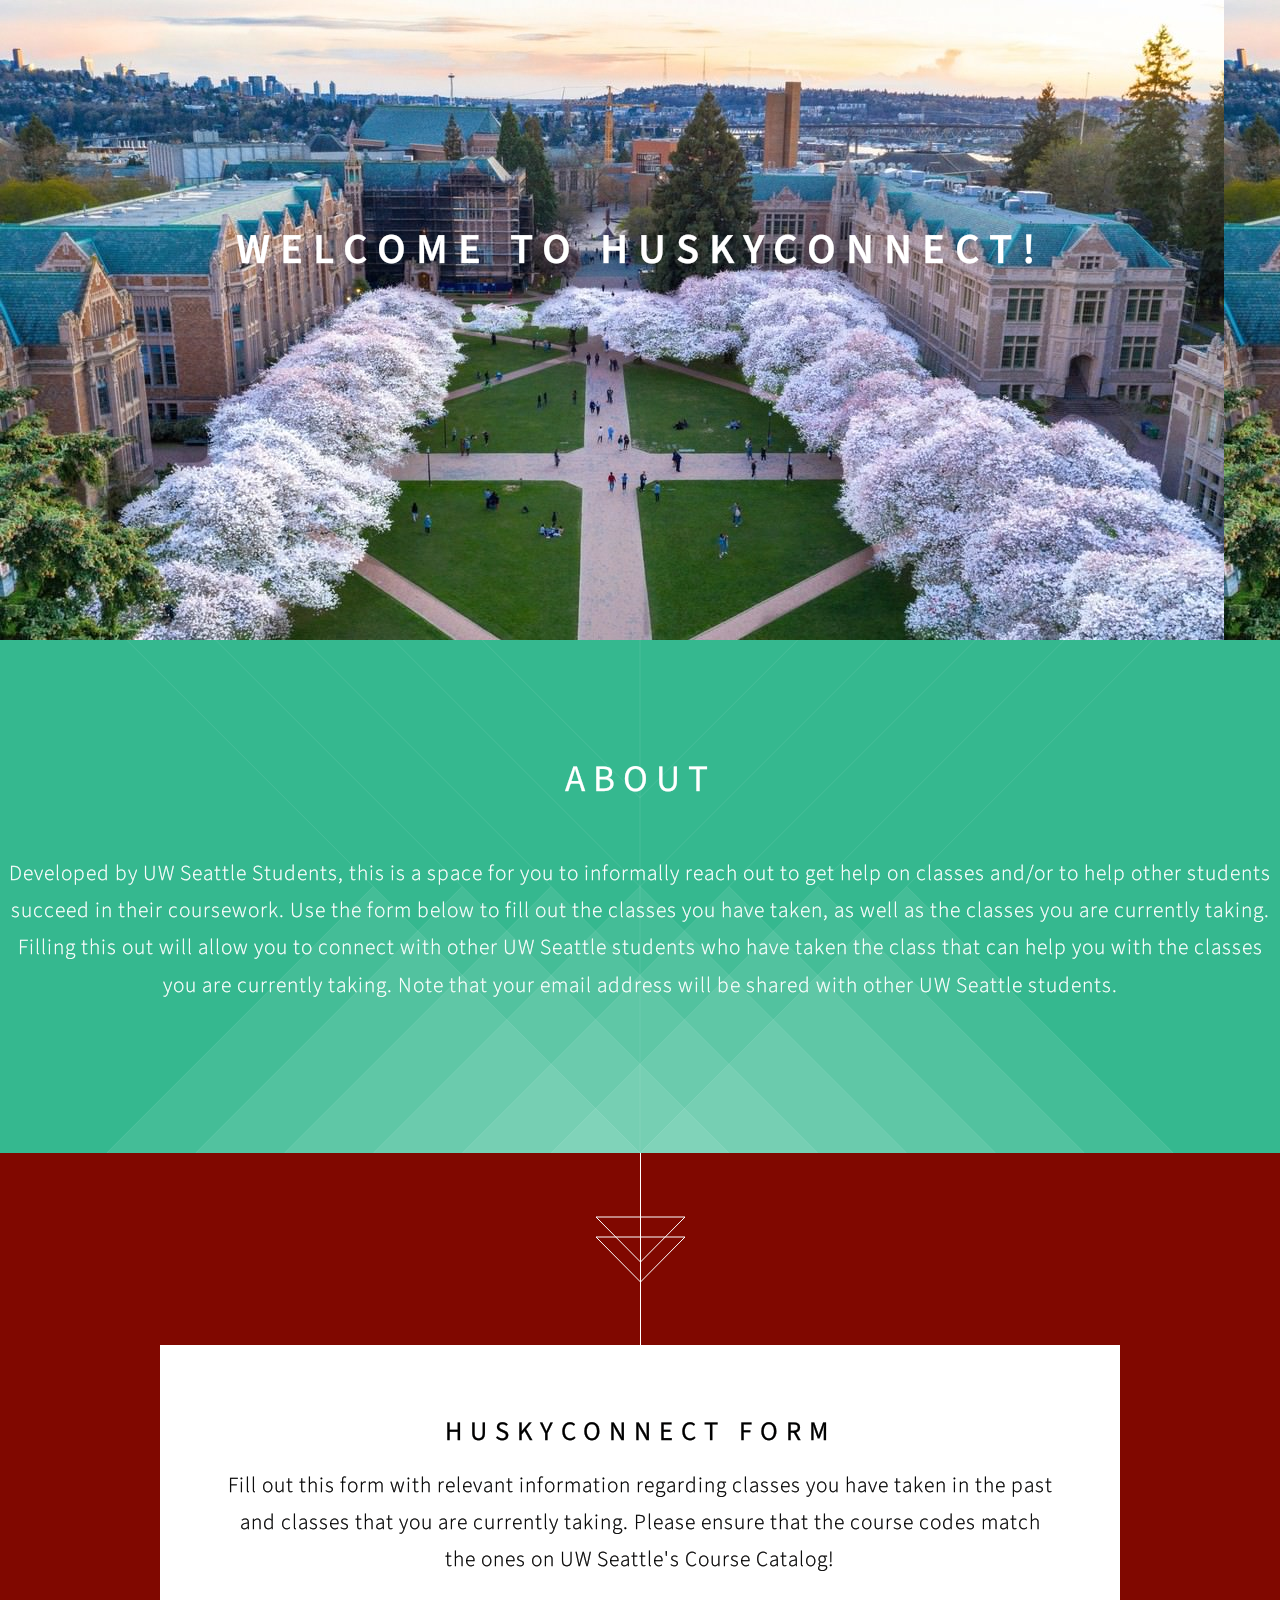
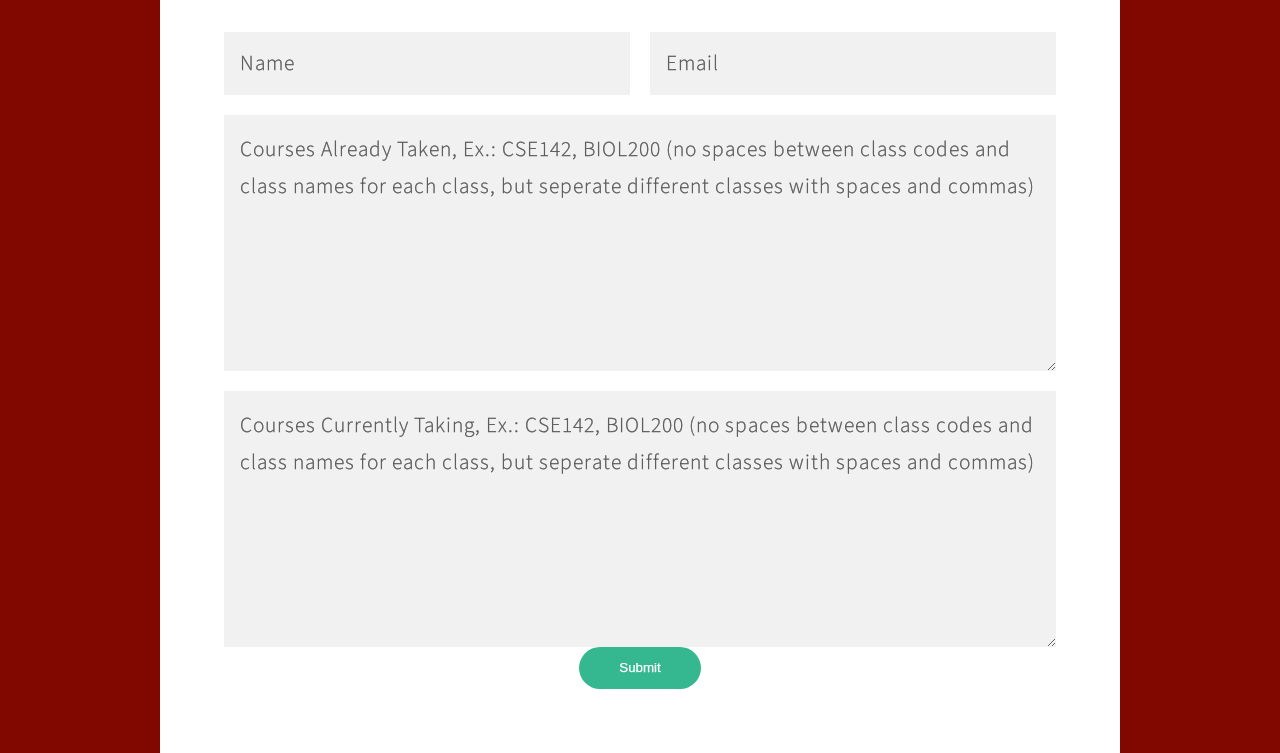
==== docs/index.html @ 4084bb0c "edit" ====
<!DOCTYPE html>
<html>
  <head>
    <!-- update the version number as needed -->
    <script defer src="/__/firebase/7.2.0/firebase-app.js"></script>
    <!-- include only the Firebase features as you need -->
    <script defer src="/__/firebase/7.2.0/firebase-auth.js"></script>
    <script defer src="/__/firebase/7.2.0/firebase-database.js"></script>
    <script defer src="/__/firebase/7.2.0/firebase-messaging.js"></script>
    <script defer src="/__/firebase/7.2.0/firebase-storage.js"></script>
    <script defer src="/__/firebase/7.2.0/firebase-firestore.js"></script>
    <!-- initialize the SDK after all desired features are loaded -->
    <script defer src="/__/firebase/init.js"></script>

    <title>Welcome to HuskyConnect!</title>
		<meta charset="utf-8" />
		<meta name="viewport" content="width=device-width, initial-scale=1, user-scalable=no" />
		<link rel="stylesheet" href="assets/css/main.css" />
		<noscript><link rel="stylesheet" href="assets/css/noscript.css" /></noscript>

  </head>
  <body>

    <!-- Header -->
			<section id="header">
				<header>
					<h1>Welcome to HuskyConnect!</h1>

				</header>
			</section>

		<!-- Banner -->
			<section id="banner">
				<header>
					<h2>About </h2>
				</header>
				<p>		Developed by UW Seattle Students, this is a space for you to informally reach out to get help on classes and/or to help other students succeed in their coursework. Use the form below to fill out the classes you have taken, as well as the classes you are currently taking. Filling this out will allow you to connect with other UW Seattle students who have taken the class that can help you with the classes you are currently taking. Note that your email address will be shared with other UW Seattle students.</p>
				<footer>
				</footer>
			</section>

        <!-- Contact -->
					<article class="container box style3">
						<header>
							<h2>HuskyConnect Form</h2>
							<p>Fill out this form with relevant information regarding classes you have taken in the past and classes that you are currently taking. Please ensure that the course codes match the ones on UW Seattle's Course Catalog!</p>
						</header>
						<form method="post" action="SubmitPage.html">
							<div class="row gtr-50">
								<div class="col-6 col-12-mobile"><input type="text" class="text" name="Name" placeholder="Name" /></div>
								<div class="col-6 col-12-mobile"><input type="text" class="text" name="UW Email Address" placeholder="Email" /></div>
								<div class="col-12">
									<textarea name="Courses Already Taken" placeholder="Courses Already Taken, Ex.: CSE142, BIOL200 (no spaces between class codes and class names for each class, but seperate different classes with spaces and commas)"></textarea>
								</div>
								<div class="col-12">
									<textarea name="Courses Currently Taking" placeholder="Courses Currently Taking, Ex.: CSE142, BIOL200 (no spaces between class codes and class names for each class, but seperate different classes with spaces and commas)"></textarea>
								<div class="col-12">
									<ul class="actions">
										<li><button onclick="writeData()"> Submit</button></li>
									</ul>
								</div>
							</div>
						</form>
					</article>

    <script src="app.js">

    </script>
  </body>
</html>
---- docs/assets/css/main.css ----
@import url("https://fonts.googleapis.com/css?family=Source+Sans+Pro:300,300italic,400,600");
@import url("fontawesome-all.min.css");

/*
	Overflow by HTML5 UP
	html5up.net | @ajlkn
	Free for personal and commercial use under the CCA 3.0 license (html5up.net/license)
*/

html, body, div, span, applet, object,
iframe, h1, h2, h3, h4, h5, h6, p, blockquote,
pre, a, abbr, acronym, address, big, cite,
code, del, dfn, em, img, ins, kbd, q, s, samp,
small, strike, strong, sub, sup, tt, var, b,
u, i, center, dl, dt, dd, ol, ul, li, fieldset,
form, label, legend, table, caption, tbody,
tfoot, thead, tr, th, td, article, aside,
canvas, details, embed, figure, figcaption,
footer, header, hgroup, menu, nav, output, ruby,
section, summary, time, mark, audio, video {
	margin: 0;
	padding: 0;
	border: 0;
	font-size: 100%;
	font: inherit;
	vertical-align: baseline;}

article, aside, details, figcaption, figure,
footer, header, hgroup, menu, nav, section {
	display: block;}

body {
	line-height: 1;
}

ol, ul {
	list-style: none;
}

blockquote, q {
	quotes: none;
}

	blockquote:before, blockquote:after, q:before, q:after {
		content: '';
		content: none;
	}

table {
	border-collapse: collapse;
	border-spacing: 0;
}

body {
	-webkit-text-size-adjust: none;
}

mark {
	background-color: transparent;
	color: inherit;
}

input::-moz-focus-inner {
	border: 0;
	padding: 0;
}

input, select, textarea {
	-moz-appearance: none;
	-webkit-appearance: none;
	-ms-appearance: none;
	appearance: none;
}

/* Basic */

	html {
		box-sizing: border-box;
	}

	*, *:before, *:after {
		box-sizing: inherit;
	}

	body {
		background-color: #800800;
		background-image: url("images/fixedw_large_4x.jpg"), url("../../images/bg.jpg");
		background-repeat: repeat, no-repeat;
		background-size: auto, cover;
		background-position: top left, center 0;
		background-attachment: fixed, fixed;
		font-family: 'Source Sans Pro', sans-serif;
		font-size: 18pt;
		line-height: 1.75em;
		font-weight: 300;
		letter-spacing: 1px;
		color: #000000;
		text-shadow: 0 0 0.5px rgba(58, 57, 57, 0.25);
		-webkit-text-stroke: 0.25px;
	}

		body.is-scroll {
			background-attachment: scroll, scroll;
			background-size: auto, 100% auto;
		}

		body.is-preload *, body.is-preload *:before, body.is-preload *:after {
			-moz-animation: none !important;
			-webkit-animation: none !important;
			-ms-animation: none !important;
			animation: none !important;
			-moz-transition: none !important;
			-webkit-transition: none !important;
			-ms-transition: none !important;
			transition: none !important;
		}

	input, textarea, select {
		font-family: 'Source Sans Pro', sans-serif;
		font-size: 18pt;
		line-height: 1.75em;
		font-weight: 300;
		letter-spacing: 1px;
		color: #3a3939;
		text-shadow: 0 0 0.5px rgba(58, 57, 57, 0.25);
		-webkit-text-stroke: 0.25px;
	}

	h1, h2, h3, h4, h5, h6 {
		font-weight: 400;
		text-transform: uppercase;
		line-height: 1.75em;
	}

	h1 a, h2 a, h3 a, h4 a, h5 a, h6 a {
		color: inherit;
		text-decoration: none;
	}

	h2 {
		font-size: 1.25em;
		letter-spacing: 8px;
	}

	h3 {
		font-size: 1em;
		letter-spacing: 5px;
	}

	strong, b {
		font-weight: 400;
	}

	em, i {
		font-style: italic;
	}

	a {
		-moz-transition: border-color 0.35s ease-in-out, color 0.35s ease-in-out;
		-webkit-transition: border-color 0.35s ease-in-out, color 0.35s ease-in-out;
		-ms-transition: border-color 0.35s ease-in-out, color 0.35s ease-in-out;
		transition: border-color 0.35s ease-in-out, color 0.35s ease-in-out;
		color: #35b88f;
		text-shadow: 0 0 0.5px rgba(53, 184, 143, 0.25);
		text-decoration: none;
		border-bottom: dotted 1px rgba(53, 184, 143, 0.5);
	}

		a:hover {
			border-bottom-color: rgba(53, 184, 143, 0);
		}

	sub {
		position: relative;
		top: 0.5em;
		font-size: 0.8em;
	}

	sup {
		position: relative;
		top: -0.5em;
		font-size: 0.8em;
	}

	hr {
		border: 0;
		border-top: solid 1px #dad9d9;
		margin: 2em 0 2em 0;
	}

	blockquote {
		border-left: solid 0.5em #eae9e9;
		padding: 1em 0 1em 2em;
		font-style: italic;
	}

	p, ul, ol, dl, table {
		margin-bottom: 1em;
	}

	header {
		margin-bottom: 1em;
	}

		header p {
			display: block;
			margin: 0.5em 0 0 0;
			padding: 0 0 1.5em 0;
		}

	footer {
		margin-top: 1em;
	}

	br.clear {
		clear: both;
	}

/* Container */

	.container {
		margin: 0 auto;
		max-width: 100%;
		width: 1140px;
	}

		@media screen and (max-width: 1680px) {

			.container {
				width: 960px;
			}

		}

		@media screen and (max-width: 1080px) {

			.container {
				width: 95%;
			}

		}

/* Row */

	.row {
		display: flex;
		flex-wrap: wrap;
		box-sizing: border-box;
		align-items: stretch;
	}

		.row > * {
			box-sizing: border-box;
		}

		.row.gtr-uniform > * > :last-child {
			margin-bottom: 0;
		}

		.row.aln-left {
			justify-content: flex-start;
		}

		.row.aln-center {
			justify-content: center;
		}

		.row.aln-right {
			justify-content: flex-end;
		}

		.row.aln-top {
			align-items: flex-start;
		}

		.row.aln-middle {
			align-items: center;
		}

		.row.aln-bottom {
			align-items: flex-end;
		}

		.row > .imp {
			order: -1;
		}

		.row > .col-1 {
			width: 8.33333%;
		}

		.row > .off-1 {
			margin-left: 8.33333%;
		}

		.row > .col-2 {
			width: 16.66667%;
		}

		.row > .off-2 {
			margin-left: 16.66667%;
		}

		.row > .col-3 {
			width: 25%;
		}

		.row > .off-3 {
			margin-left: 25%;
		}

		.row > .col-4 {
			width: 33.33333%;
		}

		.row > .off-4 {
			margin-left: 33.33333%;
		}

		.row > .col-5 {
			width: 41.66667%;
		}

		.row > .off-5 {
			margin-left: 41.66667%;
		}

		.row > .col-6 {
			width: 50%;
		}

		.row > .off-6 {
			margin-left: 50%;
		}

		.row > .col-7 {
			width: 58.33333%;
		}

		.row > .off-7 {
			margin-left: 58.33333%;
		}

		.row > .col-8 {
			width: 66.66667%;
		}

		.row > .off-8 {
			margin-left: 66.66667%;
		}

		.row > .col-9 {
			width: 75%;
		}

		.row > .off-9 {
			margin-left: 75%;
		}

		.row > .col-10 {
			width: 83.33333%;
		}

		.row > .off-10 {
			margin-left: 83.33333%;
		}

		.row > .col-11 {
			width: 91.66667%;
		}

		.row > .off-11 {
			margin-left: 91.66667%;
		}

		.row > .col-12 {
			width: 100%;
		}

		.row > .off-12 {
			margin-left: 100%;
		}

		.row.gtr-0 {
			margin-top: 0px;
			margin-left: 0px;
		}

			.row.gtr-0 > * {
				padding: 0px 0 0 0px;
			}

			.row.gtr-0.gtr-uniform {
				margin-top: 0px;
			}

				.row.gtr-0.gtr-uniform > * {
					padding-top: 0px;
				}

		.row.gtr-25 {
			margin-top: -10px;
			margin-left: -10px;
		}

			.row.gtr-25 > * {
				padding: 10px 0 0 10px;
			}

			.row.gtr-25.gtr-uniform {
				margin-top: -10px;
			}

				.row.gtr-25.gtr-uniform > * {
					padding-top: 10px;
				}

		.row.gtr-50 {
			margin-top: -20px;
			margin-left: -20px;
		}

			.row.gtr-50 > * {
				padding: 20px 0 0 20px;
			}

			.row.gtr-50.gtr-uniform {
				margin-top: -20px;
			}

				.row.gtr-50.gtr-uniform > * {
					padding-top: 20px;
				}

		.row {
			margin-top: -40px;
			margin-left: -40px;
		}

			.row > * {
				padding: 40px 0 0 40px;
			}

			.row.gtr-uniform {
				margin-top: -40px;
			}

				.row.gtr-uniform > * {
					padding-top: 40px;
				}

		.row.gtr-150 {
			margin-top: -60px;
			margin-left: -60px;
		}

			.row.gtr-150 > * {
				padding: 60px 0 0 60px;
			}

			.row.gtr-150.gtr-uniform {
				margin-top: -60px;
			}

				.row.gtr-150.gtr-uniform > * {
					padding-top: 60px;
				}

		.row.gtr-200 {
			margin-top: -80px;
			margin-left: -80px;
		}

			.row.gtr-200 > * {
				padding: 80px 0 0 80px;
			}

			.row.gtr-200.gtr-uniform {
				margin-top: -80px;
			}

				.row.gtr-200.gtr-uniform > * {
					padding-top: 80px;
				}

		@media screen and (max-width: 1680px) {

			.row {
				display: flex;
				flex-wrap: wrap;
				box-sizing: border-box;
				align-items: stretch;
			}

				.row > * {
					box-sizing: border-box;
				}

				.row.gtr-uniform > * > :last-child {
					margin-bottom: 0;
				}

				.row.aln-left {
					justify-content: flex-start;
				}

				.row.aln-center {
					justify-content: center;
				}

				.row.aln-right {
					justify-content: flex-end;
				}

				.row.aln-top {
					align-items: flex-start;
				}

				.row.aln-middle {
					align-items: center;
				}

				.row.aln-bottom {
					align-items: flex-end;
				}

				.row > .imp-wide {
					order: -1;
				}

				.row > .col-1-wide {
					width: 8.33333%;
				}

				.row > .off-1-wide {
					margin-left: 8.33333%;
				}

				.row > .col-2-wide {
					width: 16.66667%;
				}

				.row > .off-2-wide {
					margin-left: 16.66667%;
				}

				.row > .col-3-wide {
					width: 25%;
				}

				.row > .off-3-wide {
					margin-left: 25%;
				}

				.row > .col-4-wide {
					width: 33.33333%;
				}

				.row > .off-4-wide {
					margin-left: 33.33333%;
				}

				.row > .col-5-wide {
					width: 41.66667%;
				}

				.row > .off-5-wide {
					margin-left: 41.66667%;
				}

				.row > .col-6-wide {
					width: 50%;
				}

				.row > .off-6-wide {
					margin-left: 50%;
				}

				.row > .col-7-wide {
					width: 58.33333%;
				}

				.row > .off-7-wide {
					margin-left: 58.33333%;
				}

				.row > .col-8-wide {
					width: 66.66667%;
				}

				.row > .off-8-wide {
					margin-left: 66.66667%;
				}

				.row > .col-9-wide {
					width: 75%;
				}

				.row > .off-9-wide {
					margin-left: 75%;
				}

				.row > .col-10-wide {
					width: 83.33333%;
				}

				.row > .off-10-wide {
					margin-left: 83.33333%;
				}

				.row > .col-11-wide {
					width: 91.66667%;
				}

				.row > .off-11-wide {
					margin-left: 91.66667%;
				}

				.row > .col-12-wide {
					width: 100%;
				}

				.row > .off-12-wide {
					margin-left: 100%;
				}

				.row.gtr-0 {
					margin-top: 0px;
					margin-left: 0px;
				}

					.row.gtr-0 > * {
						padding: 0px 0 0 0px;
					}

					.row.gtr-0.gtr-uniform {
						margin-top: 0px;
					}

						.row.gtr-0.gtr-uniform > * {
							padding-top: 0px;
						}

				.row.gtr-25 {
					margin-top: -10px;
					margin-left: -10px;
				}

					.row.gtr-25 > * {
						padding: 10px 0 0 10px;
					}

					.row.gtr-25.gtr-uniform {
						margin-top: -10px;
					}

						.row.gtr-25.gtr-uniform > * {
							padding-top: 10px;
						}

				.row.gtr-50 {
					margin-top: -20px;
					margin-left: -20px;
				}

					.row.gtr-50 > * {
						padding: 20px 0 0 20px;
					}

					.row.gtr-50.gtr-uniform {
						margin-top: -20px;
					}

						.row.gtr-50.gtr-uniform > * {
							padding-top: 20px;
						}

				.row {
					margin-top: -40px;
					margin-left: -40px;
				}

					.row > * {
						padding: 40px 0 0 40px;
					}

					.row.gtr-uniform {
						margin-top: -40px;
					}

						.row.gtr-uniform > * {
							padding-top: 40px;
						}

				.row.gtr-150 {
					margin-top: -60px;
					margin-left: -60px;
				}

					.row.gtr-150 > * {
						padding: 60px 0 0 60px;
					}

					.row.gtr-150.gtr-uniform {
						margin-top: -60px;
					}

						.row.gtr-150.gtr-uniform > * {
							padding-top: 60px;
						}

				.row.gtr-200 {
					margin-top: -80px;
					margin-left: -80px;
				}

					.row.gtr-200 > * {
						padding: 80px 0 0 80px;
					}

					.row.gtr-200.gtr-uniform {
						margin-top: -80px;
					}

						.row.gtr-200.gtr-uniform > * {
							padding-top: 80px;
						}

		}

		@media screen and (max-width: 1080px) {

			.row {
				display: flex;
				flex-wrap: wrap;
				box-sizing: border-box;
				align-items: stretch;
			}

				.row > * {
					box-sizing: border-box;
				}

				.row.gtr-uniform > * > :last-child {
					margin-bottom: 0;
				}

				.row.aln-left {
					justify-content: flex-start;
				}

				.row.aln-center {
					justify-content: center;
				}

				.row.aln-right {
					justify-content: flex-end;
				}

				.row.aln-top {
					align-items: flex-start;
				}

				.row.aln-middle {
					align-items: center;
				}

				.row.aln-bottom {
					align-items: flex-end;
				}

				.row > .imp-normal {
					order: -1;
				}

				.row > .col-1-normal {
					width: 8.33333%;
				}

				.row > .off-1-normal {
					margin-left: 8.33333%;
				}

				.row > .col-2-normal {
					width: 16.66667%;
				}

				.row > .off-2-normal {
					margin-left: 16.66667%;
				}

				.row > .col-3-normal {
					width: 25%;
				}

				.row > .off-3-normal {
					margin-left: 25%;
				}

				.row > .col-4-normal {
					width: 33.33333%;
				}

				.row > .off-4-normal {
					margin-left: 33.33333%;
				}

				.row > .col-5-normal {
					width: 41.66667%;
				}

				.row > .off-5-normal {
					margin-left: 41.66667%;
				}

				.row > .col-6-normal {
					width: 50%;
				}

				.row > .off-6-normal {
					margin-left: 50%;
				}

				.row > .col-7-normal {
					width: 58.33333%;
				}

				.row > .off-7-normal {
					margin-left: 58.33333%;
				}

				.row > .col-8-normal {
					width: 66.66667%;
				}

				.row > .off-8-normal {
					margin-left: 66.66667%;
				}

				.row > .col-9-normal {
					width: 75%;
				}

				.row > .off-9-normal {
					margin-left: 75%;
				}

				.row > .col-10-normal {
					width: 83.33333%;
				}

				.row > .off-10-normal {
					margin-left: 83.33333%;
				}

				.row > .col-11-normal {
					width: 91.66667%;
				}

				.row > .off-11-normal {
					margin-left: 91.66667%;
				}

				.row > .col-12-normal {
					width: 100%;
				}

				.row > .off-12-normal {
					margin-left: 100%;
				}

				.row.gtr-0 {
					margin-top: 0px;
					margin-left: 0px;
				}

					.row.gtr-0 > * {
						padding: 0px 0 0 0px;
					}

					.row.gtr-0.gtr-uniform {
						margin-top: 0px;
					}

						.row.gtr-0.gtr-uniform > * {
							padding-top: 0px;
						}

				.row.gtr-25 {
					margin-top: -10px;
					margin-left: -10px;
				}

					.row.gtr-25 > * {
						padding: 10px 0 0 10px;
					}

					.row.gtr-25.gtr-uniform {
						margin-top: -10px;
					}

						.row.gtr-25.gtr-uniform > * {
							padding-top: 10px;
						}

				.row.gtr-50 {
					margin-top: -20px;
					margin-left: -20px;
				}

					.row.gtr-50 > * {
						padding: 20px 0 0 20px;
					}

					.row.gtr-50.gtr-uniform {
						margin-top: -20px;
					}

						.row.gtr-50.gtr-uniform > * {
							padding-top: 20px;
						}

				.row {
					margin-top: -40px;
					margin-left: -40px;
				}

					.row > * {
						padding: 40px 0 0 40px;
					}

					.row.gtr-uniform {
						margin-top: -40px;
					}

						.row.gtr-uniform > * {
							padding-top: 40px;
						}

				.row.gtr-150 {
					margin-top: -60px;
					margin-left: -60px;
				}

					.row.gtr-150 > * {
						padding: 60px 0 0 60px;
					}

					.row.gtr-150.gtr-uniform {
						margin-top: -60px;
					}

						.row.gtr-150.gtr-uniform > * {
							padding-top: 60px;
						}

				.row.gtr-200 {
					margin-top: -80px;
					margin-left: -80px;
				}

					.row.gtr-200 > * {
						padding: 80px 0 0 80px;
					}

					.row.gtr-200.gtr-uniform {
						margin-top: -80px;
					}

						.row.gtr-200.gtr-uniform > * {
							padding-top: 80px;
						}

		}

		@media screen and (max-width: 840px) {

			.row {
				display: flex;
				flex-wrap: wrap;
				box-sizing: border-box;
				align-items: stretch;
			}

				.row > * {
					box-sizing: border-box;
				}

				.row.gtr-uniform > * > :last-child {
					margin-bottom: 0;
				}

				.row.aln-left {
					justify-content: flex-start;
				}

				.row.aln-center {
					justify-content: center;
				}

				.row.aln-right {
					justify-content: flex-end;
				}

				.row.aln-top {
					align-items: flex-start;
				}

				.row.aln-middle {
					align-items: center;
				}

				.row.aln-bottom {
					align-items: flex-end;
				}

				.row > .imp-narrow {
					order: -1;
				}

				.row > .col-1-narrow {
					width: 8.33333%;
				}

				.row > .off-1-narrow {
					margin-left: 8.33333%;
				}

				.row > .col-2-narrow {
					width: 16.66667%;
				}

				.row > .off-2-narrow {
					margin-left: 16.66667%;
				}

				.row > .col-3-narrow {
					width: 25%;
				}

				.row > .off-3-narrow {
					margin-left: 25%;
				}

				.row > .col-4-narrow {
					width: 33.33333%;
				}

				.row > .off-4-narrow {
					margin-left: 33.33333%;
				}

				.row > .col-5-narrow {
					width: 41.66667%;
				}

				.row > .off-5-narrow {
					margin-left: 41.66667%;
				}

				.row > .col-6-narrow {
					width: 50%;
				}

				.row > .off-6-narrow {
					margin-left: 50%;
				}

				.row > .col-7-narrow {
					width: 58.33333%;
				}

				.row > .off-7-narrow {
					margin-left: 58.33333%;
				}

				.row > .col-8-narrow {
					width: 66.66667%;
				}

				.row > .off-8-narrow {
					margin-left: 66.66667%;
				}

				.row > .col-9-narrow {
					width: 75%;
				}

				.row > .off-9-narrow {
					margin-left: 75%;
				}

				.row > .col-10-narrow {
					width: 83.33333%;
				}

				.row > .off-10-narrow {
					margin-left: 83.33333%;
				}

				.row > .col-11-narrow {
					width: 91.66667%;
				}

				.row > .off-11-narrow {
					margin-left: 91.66667%;
				}

				.row > .col-12-narrow {
					width: 100%;
				}

				.row > .off-12-narrow {
					margin-left: 100%;
				}

				.row.gtr-0 {
					margin-top: 0px;
					margin-left: 0px;
				}

					.row.gtr-0 > * {
						padding: 0px 0 0 0px;
					}

					.row.gtr-0.gtr-uniform {
						margin-top: 0px;
					}

						.row.gtr-0.gtr-uniform > * {
							padding-top: 0px;
						}

				.row.gtr-25 {
					margin-top: -7.5px;
					margin-left: -7.5px;
				}

					.row.gtr-25 > * {
						padding: 7.5px 0 0 7.5px;
					}

					.row.gtr-25.gtr-uniform {
						margin-top: -7.5px;
					}

						.row.gtr-25.gtr-uniform > * {
							padding-top: 7.5px;
						}

				.row.gtr-50 {
					margin-top: -15px;
					margin-left: -15px;
				}

					.row.gtr-50 > * {
						padding: 15px 0 0 15px;
					}

					.row.gtr-50.gtr-uniform {
						margin-top: -15px;
					}

						.row.gtr-50.gtr-uniform > * {
							padding-top: 15px;
						}

				.row {
					margin-top: -30px;
					margin-left: -30px;
				}

					.row > * {
						padding: 30px 0 0 30px;
					}

					.row.gtr-uniform {
						margin-top: -30px;
					}

						.row.gtr-uniform > * {
							padding-top: 30px;
						}

				.row.gtr-150 {
					margin-top: -45px;
					margin-left: -45px;
				}

					.row.gtr-150 > * {
						padding: 45px 0 0 45px;
					}

					.row.gtr-150.gtr-uniform {
						margin-top: -45px;
					}

						.row.gtr-150.gtr-uniform > * {
							padding-top: 45px;
						}

				.row.gtr-200 {
					margin-top: -60px;
					margin-left: -60px;
				}

					.row.gtr-200 > * {
						padding: 60px 0 0 60px;
					}

					.row.gtr-200.gtr-uniform {
						margin-top: -60px;
					}

						.row.gtr-200.gtr-uniform > * {
							padding-top: 60px;
						}

		}

		@media screen and (max-width: 736px) {

			.row {
				display: flex;
				flex-wrap: wrap;
				box-sizing: border-box;
				align-items: stretch;
			}

				.row > * {
					box-sizing: border-box;
				}

				.row.gtr-uniform > * > :last-child {
					margin-bottom: 0;
				}

				.row.aln-left {
					justify-content: flex-start;
				}

				.row.aln-center {
					justify-content: center;
				}

				.row.aln-right {
					justify-content: flex-end;
				}

				.row.aln-top {
					align-items: flex-start;
				}

				.row.aln-middle {
					align-items: center;
				}

				.row.aln-bottom {
					align-items: flex-end;
				}

				.row > .imp-mobile {
					order: -1;
				}

				.row > .col-1-mobile {
					width: 8.33333%;
				}

				.row > .off-1-mobile {
					margin-left: 8.33333%;
				}

				.row > .col-2-mobile {
					width: 16.66667%;
				}

				.row > .off-2-mobile {
					margin-left: 16.66667%;
				}

				.row > .col-3-mobile {
					width: 25%;
				}

				.row > .off-3-mobile {
					margin-left: 25%;
				}

				.row > .col-4-mobile {
					width: 33.33333%;
				}

				.row > .off-4-mobile {
					margin-left: 33.33333%;
				}

				.row > .col-5-mobile {
					width: 41.66667%;
				}

				.row > .off-5-mobile {
					margin-left: 41.66667%;
				}

				.row > .col-6-mobile {
					width: 50%;
				}

				.row > .off-6-mobile {
					margin-left: 50%;
				}

				.row > .col-7-mobile {
					width: 58.33333%;
				}

				.row > .off-7-mobile {
					margin-left: 58.33333%;
				}

				.row > .col-8-mobile {
					width: 66.66667%;
				}

				.row > .off-8-mobile {
					margin-left: 66.66667%;
				}

				.row > .col-9-mobile {
					width: 75%;
				}

				.row > .off-9-mobile {
					margin-left: 75%;
				}

				.row > .col-10-mobile {
					width: 83.33333%;
				}

				.row > .off-10-mobile {
					margin-left: 83.33333%;
				}

				.row > .col-11-mobile {
					width: 91.66667%;
				}

				.row > .off-11-mobile {
					margin-left: 91.66667%;
				}

				.row > .col-12-mobile {
					width: 100%;
				}

				.row > .off-12-mobile {
					margin-left: 100%;
				}

				.row.gtr-0 {
					margin-top: 0px;
					margin-left: 0px;
				}

					.row.gtr-0 > * {
						padding: 0px 0 0 0px;
					}

					.row.gtr-0.gtr-uniform {
						margin-top: 0px;
					}

						.row.gtr-0.gtr-uniform > * {
							padding-top: 0px;
						}

				.row.gtr-25 {
					margin-top: -5px;
					margin-left: -5px;
				}

					.row.gtr-25 > * {
						padding: 5px 0 0 5px;
					}

					.row.gtr-25.gtr-uniform {
						margin-top: -5px;
					}

						.row.gtr-25.gtr-uniform > * {
							padding-top: 5px;
						}

				.row.gtr-50 {
					margin-top: -10px;
					margin-left: -10px;
				}

					.row.gtr-50 > * {
						padding: 10px 0 0 10px;
					}

					.row.gtr-50.gtr-uniform {
						margin-top: -10px;
					}

						.row.gtr-50.gtr-uniform > * {
							padding-top: 10px;
						}

				.row {
					margin-top: -20px;
					margin-left: -20px;
				}

					.row > * {
						padding: 20px 0 0 20px;
					}

					.row.gtr-uniform {
						margin-top: -20px;
					}

						.row.gtr-uniform > * {
							padding-top: 20px;
						}

				.row.gtr-150 {
					margin-top: -30px;
					margin-left: -30px;
				}

					.row.gtr-150 > * {
						padding: 30px 0 0 30px;
					}

					.row.gtr-150.gtr-uniform {
						margin-top: -30px;
					}

						.row.gtr-150.gtr-uniform > * {
							padding-top: 30px;
						}

				.row.gtr-200 {
					margin-top: -40px;
					margin-left: -40px;
				}

					.row.gtr-200 > * {
						padding: 40px 0 0 40px;
					}

					.row.gtr-200.gtr-uniform {
						margin-top: -40px;
					}

						.row.gtr-200.gtr-uniform > * {
							padding-top: 40px;
						}

		}

/* Sections/Article */

	section, article {
		margin-bottom: 3em;
	}

	section > :last-child,
	article > :last-child,
	section:last-child,
	article:last-child {
		margin-bottom: 0;
	}

	.row > section, .row > article {
		margin-bottom: 0;
	}

/* Image */

	.image {
		display: inline-block;
		border: 0;
	}

		.image img {
			display: block;
			width: 100%;
		}

		.image.featured {
			display: block;
			width: 100%;
			margin: 0 0 2em 0;
		}

		.image.fit {
			display: block;
			width: 100%;
		}

		.image.left {
			float: left;
			margin: 0 2em 2em 0;
		}

		.image.centered {
			display: block;
			margin: 0 0 2em 0;
		}

			.image.centered img {
				margin: 0 auto;
				width: auto;
			}

/* List */

	ul {
		list-style: disc;
		padding-left: 1em;
	}

		ul li {
			padding-left: 1.5em;
			margin-top: 1.5em;
		}

			ul li:first-child {
				margin-top: 0;
			}

	ol {
		list-style: decimal;
		padding-left: 1.25em;
	}

		ol li {
			padding-left: 1.25em;
			margin-top: 1.5em;
		}

/* Icons */

	ul.icons {
		cursor: default;
		list-style: none;
		padding-left: 0;
	}

		ul.icons li {
			display: inline-block;
			padding-left: 0;
			margin-top: 0;
		}

		ul.icons a {
			display: inline-block;
			width: 2.5em;
			height: 2.5em;
			line-height: 2.5em;
			text-align: center;
			border: 0;
		}

/* Menu */

	ul.menu {
		cursor: default;
		list-style: none;
		padding-left: 0;
	}

		ul.menu li {
			display: inline-block;
			line-height: 1em;
			border-left: solid 1px #dad9d9;
			padding: 0 0 0 0.5em;
			margin: 0 0 0 0.5em;
		}

			ul.menu li:first-child {
				border-left: 0;
				padding-left: 0;
				margin-left: 0;
			}

/* Actions */

	ul.actions {
		cursor: default;
		list-style: none;
		padding-left: 0;
	}

		ul.actions li {
			display: inline-block;
			margin: 0 0 0 0.5em;
			padding-left: 0;
			margin-top: 0;
		}

			ul.actions li:first-child {
				margin-left: 0;
			}

/* Form */

	form label {
		display: block;
		margin: 0 0 0.5em 0;
	}

	form input[type="text"],
	form input[type="email"],
	form input[type="password"],
	form select,
	form textarea {
		-moz-transition: background-color 0.35s ease-in-out;
		-webkit-transition: background-color 0.35s ease-in-out;
		-ms-transition: background-color 0.35s ease-in-out;
		transition: background-color 0.35s ease-in-out;
		-webkit-appearance: none;
		display: block;
		border: 0;
		background: #f1f1f1;
		width: 100%;
		padding: 0.75em;
	}

		form input[type="text"]:focus,
		form input[type="email"]:focus,
		form input[type="password"]:focus,
		form select:focus,
		form textarea:focus {
			background-color: #f8f8f8;
		}

	form input[type="text"],
	form input[type="email"],
	form input[type="password"],
	form select {
		line-height: 1em;
	}

	form select {
		background-size: 1.25em;
		background-repeat: no-repeat;
		background-position: calc(100% - 1em) center;
		padding-right: 1.25em;
		text-overflow: ellipsis;
		background-image: url("data:image/svg+xml;charset=utf8,%3Csvg xmlns='http://www.w3.org/2000/svg' width='40' height='40' preserveAspectRatio='none' viewBox='0 0 40 40'%3E%3Cpath d='M9.4,12.3l10.4,10.4l10.4-10.4c0.2-0.2,0.5-0.4,0.9-0.4c0.3,0,0.6,0.1,0.9,0.4l3.3,3.3c0.2,0.2,0.4,0.5,0.4,0.9 c0,0.4-0.1,0.6-0.4,0.9L20.7,31.9c-0.2,0.2-0.5,0.4-0.9,0.4c-0.3,0-0.6-0.1-0.9-0.4L4.3,17.3c-0.2-0.2-0.4-0.5-0.4-0.9 c0-0.4,0.1-0.6,0.4-0.9l3.3-3.3c0.2-0.2,0.5-0.4,0.9-0.4S9.1,12.1,9.4,12.3z' fill='%235a5959' /%3E%3C/svg%3E");
	}

		form select option {
			color: #3a3939;
			background: #ffffff;
		}

		form select:focus::-ms-value {
			background-color: transparent;
		}

		form select::-ms-expand {
			display: none;
		}

	form textarea {
		min-height: 12em;
	}

	form ::-webkit-input-placeholder {
		color: #5a5959 !important;
	}

	form :-moz-placeholder {
		color: #5a5959 !important;
	}

	form ::-moz-placeholder {
		color: #5a5959 !important;
	}

	form :-ms-input-placeholder {
		color: #5a5959 !important;
	}

	form ::-moz-focus-inner {
		border: 0;
	}

	form ul.actions {
		margin-bottom: 0;
		text-align: center;
	}

/* Table */

	.table-wrapper {
		width: 100%;
		overflow-x: auto;
		-webkit-overflow-scrolling: touch;
	}

	table {
		width: 100%;
	}

		table tbody tr {
			border-top: solid 1px #eae9e9;
		}

			table tbody tr:first-child {
				border-top: 0;
			}

		table td {
			padding: 0.75em 1.25em 0.75em 1.25em;
		}

		table th {
			text-align: left;
			font-weight: 400;
			padding: 0.75em 1.25em 0.75em 1.25em;
		}

		table thead {
			background: #f5f5f5;
		}

/* Button */

	input[type="button"],
	input[type="submit"],
	input[type="reset"],
	button,
	.button {
		-moz-transition: background-color 0.35s ease-in-out, color 0.35s ease-in-out;
		-webkit-transition: background-color 0.35s ease-in-out, color 0.35s ease-in-out;
		-ms-transition: background-color 0.35s ease-in-out, color 0.35s ease-in-out;
		transition: background-color 0.35s ease-in-out, color 0.35s ease-in-out;
		-webkit-appearance: none;
		position: relative;
		display: inline-block;
		border: 0;
		background: #35b88f;
		color: #fff;
		text-shadow: 0 0 0.5px rgba(255, 255, 255, 0.25);
		cursor: pointer;
		text-decoration: none;
		outline: 0;
		padding: 1em 3em 1em 3em;
		text-align: center;
		border-radius: 3em;
		font-weight: 400;
	}

		input[type="button"]:hover,
		input[type="submit"]:hover,
		input[type="reset"]:hover,
		button:hover,
		.button:hover {
			background: #45c89f;
		}

		input[type="button"].style2,
		input[type="submit"].style2,
		input[type="reset"].style2,
		button.style2,
		.button.style2 {
			color: #3a3939;
			background: #fff;
			box-shadow: inset 0 0 0 1px #fff;
		}

			input[type="button"].style2:hover,
			input[type="submit"].style2:hover,
			input[type="reset"].style2:hover,
			button.style2:hover,
			.button.style2:hover {
				background: rgba(255, 255, 255, 0.1);
				color: #fff !important;
				text-shadow: 0 0 0.5px rgba(255, 255, 255, 0.25) !important;
			}

		input[type="button"].style3,
		input[type="submit"].style3,
		input[type="reset"].style3,
		button.style3,
		.button.style3 {
			background: none;
			color: #3a3939;
			box-shadow: inset 0 0 0 1px #dad9d9;
		}

			input[type="button"].style3:hover,
			input[type="submit"].style3:hover,
			input[type="reset"].style3:hover,
			button.style3:hover,
			.button.style3:hover {
				background: rgba(58, 57, 57, 0.025);
			}

/* Box */

	.box {
		position: relative;
		margin-top: 9em;
		margin-bottom: 0;
	}

		.box:after {
			content: '';
			display: block;
			position: absolute;
			top: -9em;
			left: 50%;
			height: 9em;
			border-left: solid 1px #fff;
		}

		.box:before {
			content: '';
			display: block;
			width: 90px;
			height: 66px;
			position: absolute;
			left: 50%;
			top: -4.5em;
			margin-left: -45px;
			margin-top: -33px;
			background: url("images/arrow.svg") no-repeat;
		}

		.box :last-child {
			margin-bottom: 0;
		}

		.box.style1 {
			background: #fff;
			padding: 3em;
		}

			.box.style1 .image {
				display: block;
				position: absolute;
				top: 0;
				width: 50%;
				height: 100%;
				background: #152E33;
				overflow: hidden;
			}

				.box.style1 .image img {
					position: absolute;
					top: 0;
					height: 100%;
					width: auto;
				}

			.box.style1 .inner > :last-child {
				margin: 0;
			}

			.box.style1.right .image {
				left: 0;
			}

				.box.style1.right .image img {
					right: 0;
				}

			.box.style1.right .inner {
				margin-left: 50%;
				padding-left: 3em;
			}

			.box.style1.left .image {
				right: 0;
			}

				.box.style1.left .image img {
					left: 0;
				}

			.box.style1.left .inner {
				margin-right: 50%;
				padding-right: 3em;
			}

		.box.style2 {
			text-align: center;
		}

			.box.style2 header {
				display: inline-block;
				background: #fff;
				padding: 2em 3em 2em 3em;
				margin: 0;
			}

				.box.style2 header p {
					padding: 0;
				}

			.box.style2 .inner {
				position: relative;
				padding: 40px 0 0px 0;
			}

				.box.style2 .inner:after {
					content: '';
					display: block;
					position: absolute;
					top: 0;
					left: 50%;
					height: 100%;
					border-left: solid 1px #fff;
				}

				.box.style2 .inner .row {
					position: relative;
				}

					.box.style2 .inner .row:before {
						content: '';
						display: block;
						position: absolute;
						top: 50%;
						left: 20px;
						width: calc(100% - 40px);
						border-bottom: solid 1px #fff;
					}

				.box.style2 .inner .image {
					position: relative;
					z-index: 1;
					padding: 20px;
				}

		.box.style3 {
			background: #fff;
			padding: 3em;
		}

			.box.style3 header {
				text-align: center;
			}

/* Icons */

	.icon {
		text-decoration: none;
		text-decoration: none;
	}

		.icon:before {
			-moz-osx-font-smoothing: grayscale;
			-webkit-font-smoothing: antialiased;
			display: inline-block;
			font-style: normal;
			font-variant: normal;
			text-rendering: auto;
			line-height: 1;
			text-transform: none !important;
			font-family: 'Font Awesome 5 Free';
			font-weight: 400;
		}

		.icon:before {
			line-height: inherit;
		}

		.icon > .label {
			display: none;
		}

		.icon.solid:before {
			font-weight: 900;
		}

		.icon.brands:before {
			font-family: 'Font Awesome 5 Brands';
		}

/* Header */

	#header {
		-moz-transition: opacity 2s ease-in-out;
		-webkit-transition: opacity 2s ease-in-out;
		-ms-transition: opacity 2s ease-in-out;
		transition: opacity 2s ease-in-out;
		position: relative;
		color: #fff;
		text-shadow: 0 0 0.5px rgba(255, 255, 255, 0.25);
		text-align: center;
		margin: 0;
		padding: 14em 0 14em 0;
		cursor: default;
	}

		#header header {
			display: inline-block;
			padding: 0 0 4.5em 0;
		}

			#header header h1 {
				font-weight: 600;
				font-size: 2em;
				letter-spacing: 10px;
			}

			#header header p {
				border-top: solid 1px rgba(255, 255, 255, 0.5);
				color: rgba(255, 255, 255, 0.75);
				text-shadow: 0 0 0.5px rgba(255, 255, 255, 0.1875);
				font-size: 1em;
				text-transform: uppercase;
				letter-spacing: 3px;
				padding: 0;
				margin-top: 0.35em;
			}

				#header header p:before {
					content: '';
					display: block;
					border-top: solid 1px rgba(255, 255, 255, 0.5);
					margin: 4px 0 0.8em 0;
				}

		#header footer {
			-moz-transition: opacity 2s ease-in-out, -moz-transform 1s ease-in-out;
			-webkit-transition: opacity 2s ease-in-out, -webkit-transform 1s ease-in-out;
			-ms-transition: opacity 2s ease-in-out, -ms-transform 1s ease-in-out;
			transition: opacity 2s ease-in-out, transform 1s ease-in-out;
			-moz-transition-delay: 1.25s;
			-webkit-transition-delay: 1.25s;
			-ms-transition-delay: 1.25s;
			transition-delay: 1.25s;
			position: absolute;
			bottom: 9em;
			margin: 0;
			width: 100%;
		}

			#header footer:after {
				content: '';
				display: block;
				position: absolute;
				bottom: -9em;
				left: 50%;
				height: 9em;
				border-left: solid 1px #fff;
			}

			#header footer:before {
				content: '';
				display: block;
				width: 90px;
				height: 66px;
				position: absolute;
				left: 50%;
				bottom: -4.5em;
				margin-left: -45px;
				margin-bottom: -33px;
				background: url("images/arrow.svg") no-repeat;
			}

		body.is-preload #header {
			opacity: 0;
		}

			body.is-preload #header footer {
				-moz-transform: translateY(1em);
				-webkit-transform: translateY(1em);
				-ms-transform: translateY(1em);
				transform: translateY(1em);
				opacity: 0;
			}

/* Banner */

	#banner {
		position: relative;
		color: #fff;
		text-shadow: 0 0 0.5px rgba(255, 255, 255, 0.25);
		text-align: center;
		background: #35b88f url("images/banner.svg") bottom center no-repeat;
		padding: 5em 0 5em 0;
		margin: 0;
		background-size: 125% auto;
	}

		#banner .button {
			color: #35b882;
			text-shadow: 0 0 0.5px rgba(53, 184, 130, 0.25);
		}

		#banner header {
			margin: 0 0 2em 0;
		}

			#banner header h2 {
				font-weight: 400;
				font-size: 1.75em;
				letter-spacing: 8px;
			}

		#banner p {
			margin: 0;
		}

		#banner footer {
			margin: 2em 0 0 0;
		}

		#banner a {
			color: inherit;
			border-bottom-color: rgba(255, 255, 255, 0.5);
		}

			#banner a:hover {
				border-bottom-color: rgba(255, 255, 255, 0);
			}

/* Footer */

	#footer {
		position: relative;
		color: #fff;
		text-shadow: 0 0 0.5px rgba(255, 255, 255, 0.25);
		text-align: center;
		margin: 4.5em 0 0 0;
	}

		#footer:after {
			content: '';
			display: block;
			position: absolute;
			top: -4.5em;
			left: 50%;
			height: 4.5em;
			border-left: solid 1px #fff;
		}

		#footer a {
			color: #fff;
			text-shadow: 0 0 0.5px rgba(255, 255, 255, 0.25);
			border-bottom-color: rgba(255, 255, 255, 0.5);
		}

			#footer a:hover {
				color: #35b88f;
				text-shadow: 0 0 0.5px rgba(69, 200, 159, 0.25);
				border-bottom-color: rgba(53, 184, 143, 0.5);
			}

		#footer .icons {
			padding: 0.75em 2em 0.75em 2em;
			border-radius: 3em;
			border: solid 1px #fff;
			display: inline-block;
			margin: 0 0 3em 0;
		}

		#footer .copyright {
			margin: 0 0 9em 0;
			font-size: 0.8em;
		}

/* Poptrox */

	.poptrox-popup {
		-moz-box-sizing: content-box;
		-webkit-box-sizing: content-box;
		-ms-box-sizing: content-box;
		box-sizing: content-box;
		background: #fff;
		padding-bottom: 3em;
	}

		.poptrox-popup .loader {
			width: 48px;
			height: 48px;
			background: url("images/loader.gif");
			position: absolute;
			top: 50%;
			left: 50%;
			margin: -24px 0 0 -24px;
		}

		.poptrox-popup .caption {
			position: absolute;
			bottom: 0;
			left: 0;
			background: #fff;
			width: 100%;
			height: 3em;
			line-height: 3em;
			text-align: center;
			cursor: default;
			z-index: 1;
		}

		.poptrox-popup .nav-next,
		.poptrox-popup .nav-previous {
			-moz-transition: opacity 0.5s ease-in-out;
			-webkit-transition: opacity 0.5s ease-in-out;
			-ms-transition: opacity 0.5s ease-in-out;
			transition: opacity 0.5s ease-in-out;
			position: absolute;
			top: 0;
			width: 50%;
			height: 100%;
			opacity: 0;
			cursor: pointer;
			background: rgba(0, 0, 0, 0.01);
			-webkit-tap-highlight-color: rgba(255, 255, 255, 0);
		}

			.poptrox-popup .nav-next:before,
			.poptrox-popup .nav-previous:before {
				content: '';
				position: absolute;
				width: 96px;
				height: 64px;
				background: url("images/poptrox-nav.svg");
				top: calc(50% - 1.5em);
				margin: -32px 0 0 0;
			}

		.poptrox-popup:hover .nav-next,
		.poptrox-popup:hover .nav-previous {
			opacity: 0.5;
		}

			.poptrox-popup:hover .nav-next:hover,
			.poptrox-popup:hover .nav-previous:hover {
				opacity: 1.0;
			}

		.poptrox-popup .nav-next {
			right: 0;
		}

			.poptrox-popup .nav-next:before {
				right: 0;
			}

		.poptrox-popup .nav-previous {
			left: 0;
		}

			.poptrox-popup .nav-previous:before {
				-moz-transform: scaleX(-1);
				-webkit-transform: scaleX(-1);
				-ms-transform: scaleX(-1);
				transform: scaleX(-1);
				left: 0;
				-ms-filter: "FlipH";
				filter: FlipH;
			}

		.poptrox-popup .closer {
			-moz-transition: opacity 0.5s ease-in-out;
			-webkit-transition: opacity 0.5s ease-in-out;
			-ms-transition: opacity 0.5s ease-in-out;
			transition: opacity 0.5s ease-in-out;
			position: absolute;
			top: 0;
			right: 0;
			width: 64px;
			height: 64px;
			text-indent: -9999px;
			z-index: 2;
			opacity: 0;
			-webkit-tap-highlight-color: rgba(255, 255, 255, 0);
		}

			.poptrox-popup .closer:before {
				-moz-transition: background-color 0.5s ease-in-out;
				-webkit-transition: background-color 0.5s ease-in-out;
				-ms-transition: background-color 0.5s ease-in-out;
				transition: background-color 0.5s ease-in-out;
				content: '';
				display: block;
				position: absolute;
				right: 16px;
				top: 16px;
				width: 40px;
				height: 40px;
				border-radius: 100%;
				box-shadow: inset 0 0 0 1px #fff;
				background: rgba(255, 255, 255, 0.1) url("images/poptrox-closer.svg") center center;
				color: #fff !important;
			}

		.poptrox-popup:hover .closer {
			opacity: 0.5;
		}

			.poptrox-popup:hover .closer:hover {
				opacity: 1.0;
			}

/* Wide */

	@media screen and (max-width: 1680px) {

		/* Basic */

			body, input, textarea, select {
				font-size: 16pt;
			}

		/* Header */

			#header {
				padding: 10em 0 12em 0;
			}

	}

/* Normal */

	@media screen and (max-width: 1080px) {

		/* Banner */

			#banner {
				padding: 4em 0 4em 0;
				background-size: auto, 175% auto;
			}

		/* Header */

			#header {
				padding: 8em 0 10em 0;
			}

	}

/* Narrow */

	@media screen and (max-width: 840px) {

		/* Basic */

			body {
				background-color: #203936;
				background-image: url("images/overlay.png"), url("../../images/bg-alt.jpg");
				background-repeat: repeat, no-repeat;
				background-size: auto, 100% auto;
				background-position: top left, top center;
				background-attachment: scroll, scroll;
				font-size: 14pt;
			}

			input, textarea, select {
				font-size: 14pt;
			}

			h1, h2, h3, h4, h5, h6 {
				line-height: 1.5em;
			}

			header p {
				margin: 0.25em 0 0 0;
				padding: 0 0 0.5em 0;
			}

		/* Box */

			.box {
				position: relative;
			}

				.box section {
					margin: 0 0 2em 0;
				}

				.box.style1 {
					padding: 2.5em 2em 2.5em 2em;
				}

					.box.style1.right .inner {
						padding-left: 2em;
					}

					.box.style1.left .inner {
						padding-right: 2em;
					}

				.box.style2 header {
					padding: 2em;
				}

				.box.style2 .inner {
					position: relative;
					padding: 30px 0 0 0;
				}

				.box.style3 {
					padding: 2.5em 2em 2.5em 2em;
				}

		/* Header */

			#header {
				padding: 10em 0 12em 0;
			}

		/* Banner */

			#banner {
				padding: 3.5em;
				background-size: 200% auto;
			}

				#banner br {
					display: none;
				}

	}

/* Mobile */

	@media screen and (max-width: 736px) {

		/* Basic */

			* {
				text-shadow: none !important;
			}

			body, input, textarea, select {
				line-height: 1.5em;
				font-size: 12pt;
				letter-spacing: 0;
			}

			h2, h3, h4, h5, h6 {
				font-size: 1em;
			}

			h2 {
				font-size: 1.25em;
				letter-spacing: 4px;
			}

		/* List */

			ul li {
				padding-left: 0.5em;
			}

			ol li {
				padding-left: 0.25em;
			}

		/* Icons */

			ul.icons a {
				width: 2em;
				height: 2em;
				line-height: 2em;
			}

		/* Menu */

			ul.menu li {
				display: block;
				padding: 0;
				border: 0;
				margin: 1em 0 0 0;
			}

				ul.menu li:first-child {
					margin-top: 0;
				}

		/* Actions */

			ul.actions li {
				display: block;
				margin: 1em 0 0 0;
			}

				ul.actions li:first-child {
					margin-top: 0;
				}

		/* Button */

			input[type="button"],
			input[type="submit"],
			input[type="reset"],
			button,
			.button {
				padding: 0.75em 0 0.75em 0;
				width: 100%;
				max-width: 320px;
			}

		/* Box */

			.box {
				margin-top: 4.5em;
			}

				.box:after {
					top: -4.5em;
					height: 4.5em;
				}

				.box:before {
					width: 45px;
					height: 33px;
					top: -2.25em;
					margin-left: -22.5px;
					margin-top: -16.5px;
					background-size: 45px 33px;
				}

				.box.style1 {
					padding: 0;
					text-align: center;
				}

					.box.style1 .image {
						position: relative !important;
						left: 0 !important;
						width: 100% !important;
						height: auto !important;
					}

						.box.style1 .image img {
							position: relative;
							height: auto;
							width: 100%;
						}

					.box.style1 .inner {
						margin: 0 !important;
						padding: 2em 1.25em 2em 1.25em !important;
					}

				.box.style2 .inner .row:before {
					display: none;
				}

				.box.style2 .inner .image {
					padding: 0;
					max-width: 250px;
					margin: 0 auto 20px auto;
				}

				.box.style3 {
					padding: 2em 1.25em 2em 1.25em;
				}

		/* Header */

			#header {
				padding: 6em 0 6em 0;
			}

				#header header {
					padding-left: 2em;
					padding-right: 2em;
				}

					#header header h1 {
						font-size: 1.75em;
						letter-spacing: 6px;
					}

				#header footer {
					bottom: 4.5em;
					padding: 0 2em 0 2em;
				}

					#header footer:after {
						bottom: -4.5em;
						left: 50%;
						height: 4.5em;
					}

					#header footer:before {
						width: 45px;
						height: 33px;
						bottom: -2.25em;
						margin-left: -22.5px;
						margin-bottom: -16.5px;
						background-size: 45px 33px;
					}

		/* Banner */

			#banner {
				padding: 3em 2em 3em 2em;
				background-size: auto 150%;
			}

				#banner header {
					margin: 0 0 1em 0;
				}

					#banner header h2 {
						font-size: 1.5em;
						letter-spacing: 6px;
					}

		/* Footer */

			#footer .icons {
				padding: 0.5em 1.25em 0.5em 1.25em;
			}

			#footer .copyright {
				font-size: 1em;
				margin: 0 0 4em 0;
			}

		/* Poptrox */

			.poptrox-popup .nav-next,
			.poptrox-popup .nav-previous {
				opacity: 1.0;
			}

				.poptrox-popup .nav-next:before,
				.poptrox-popup .nav-previous:before {
					display: none;
				}

			.poptrox-popup .closer {
				opacity: 0.5;
			}

	}
---- docs/assets/css/noscript.css ----
/*
	Overflow by HTML5 UP
	html5up.net | @ajlkn
	Free for personal and commercial use under the CCA 3.0 license (html5up.net/license)
*/

/* Header */

	body.is-preload #header {
		opacity: 1;
	}

		body.is-preload #header footer {
			-moz-transform: none;
			-webkit-transform: none;
			-ms-transform: none;
			transform: none;
			opacity: 1;
		}
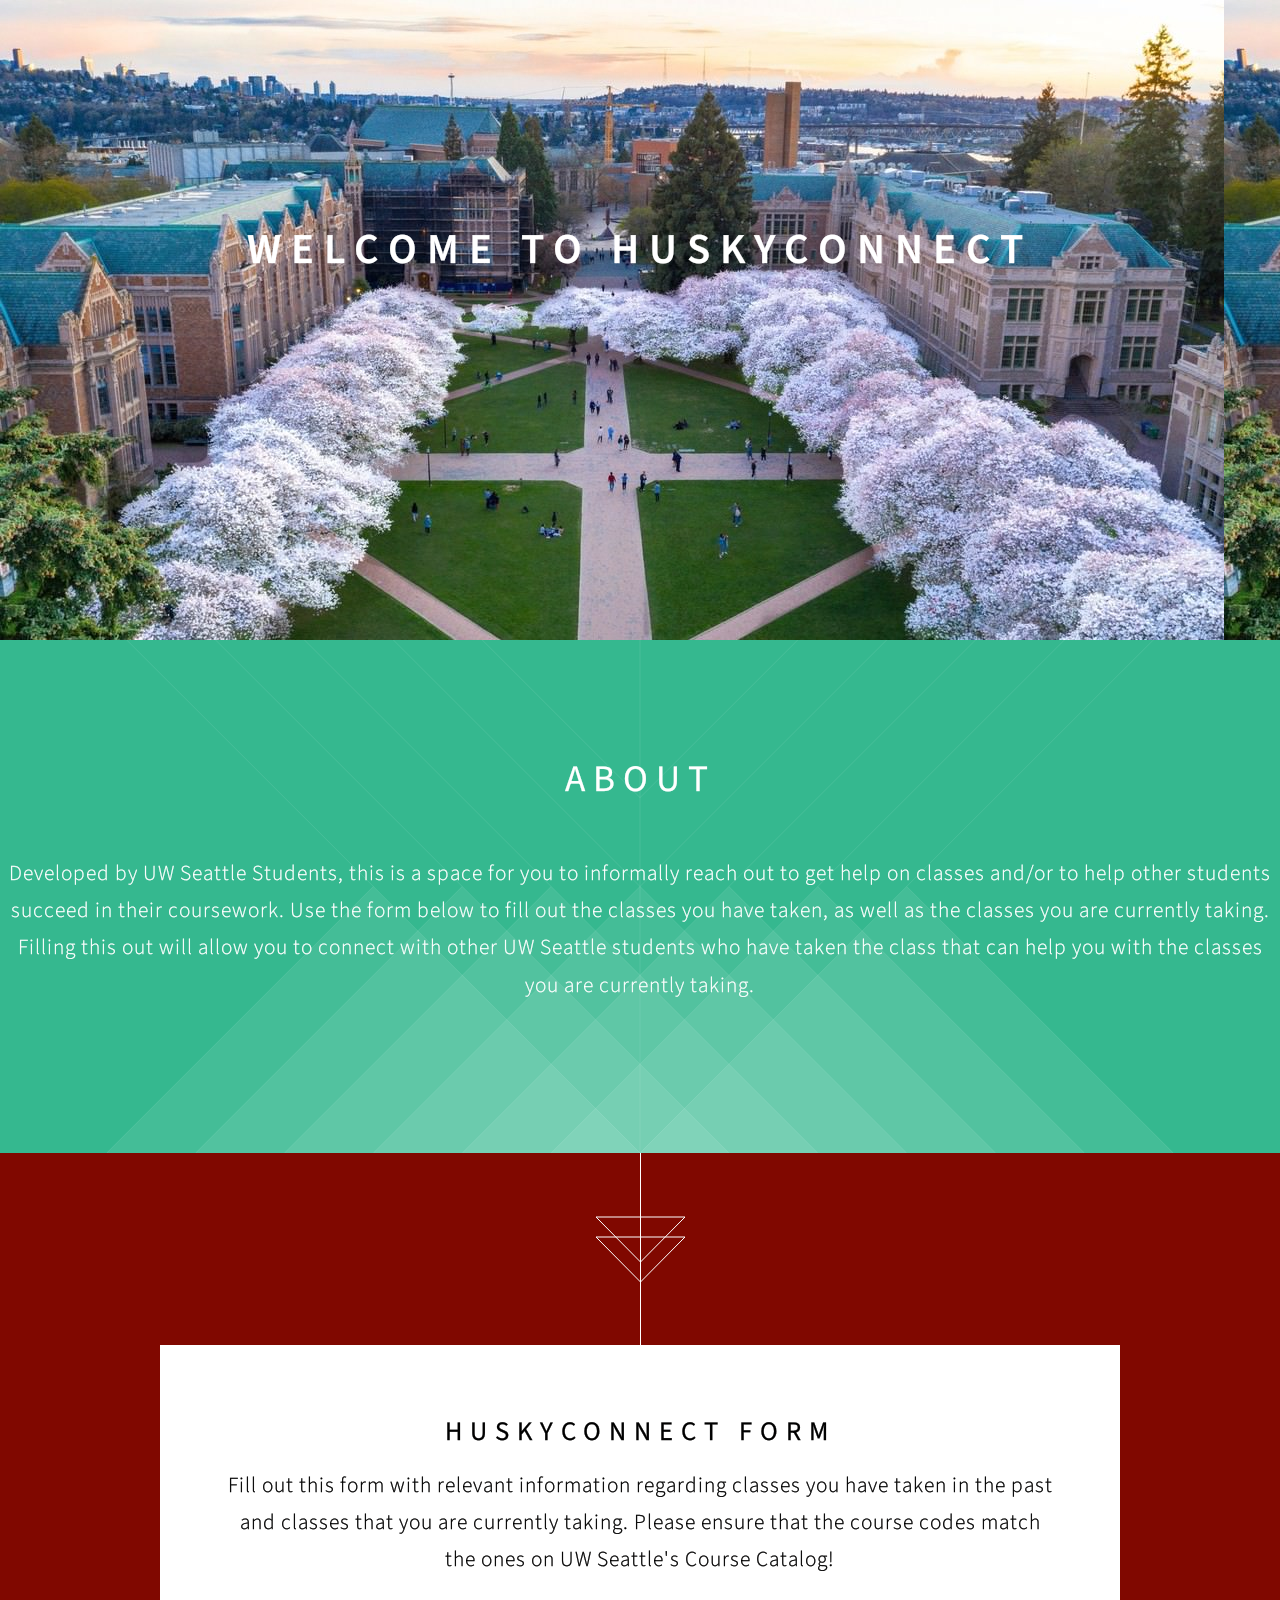
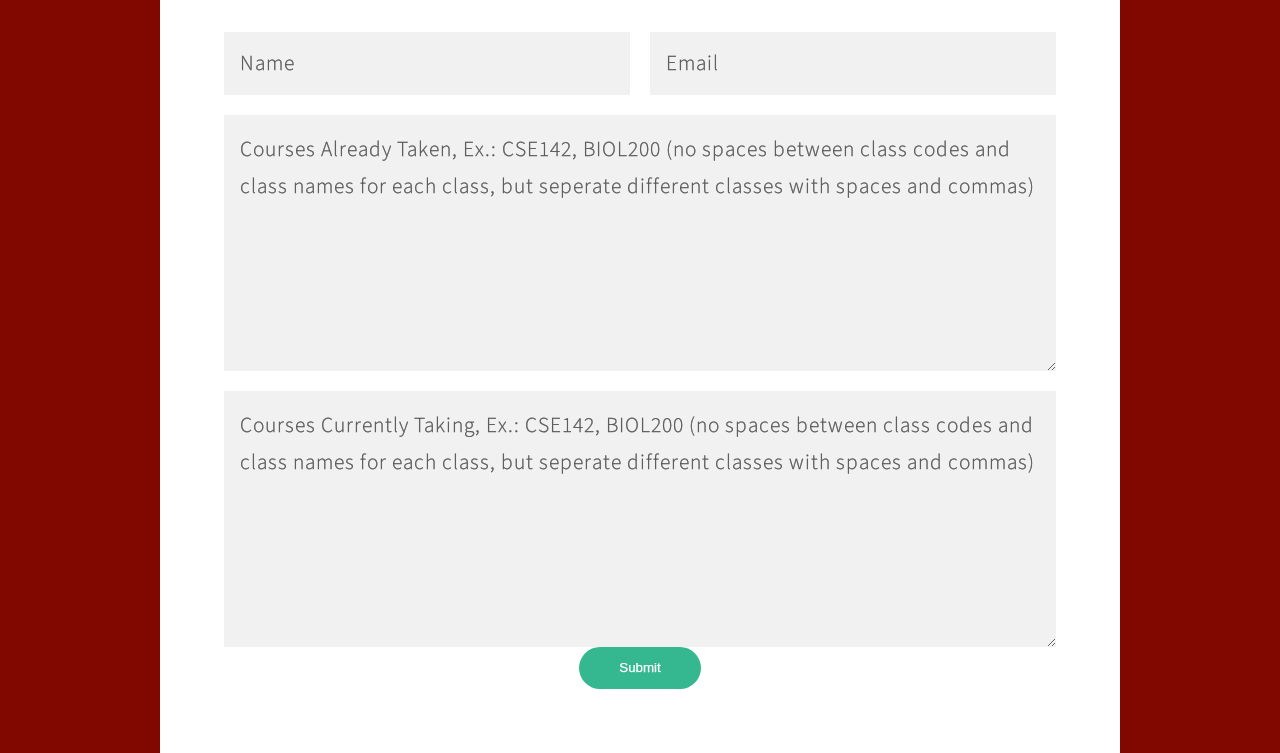
==== commit 8194fcbc: "Update index.html" ====
--- a/docs/index.html
+++ b/docs/index.html
@@ -24,7 +24,7 @@
     <!-- Header -->
 			<section id="header">
 				<header>
-					<h1>Welcome to HuskyConnect!</h1>
+					<h1>Welcome to HuskyConnect</h1>
 
 				</header>
 			</section>
@@ -34,7 +34,7 @@
 				<header>
 					<h2>About </h2>
 				</header>
-				<p>		Developed by UW Seattle Students, this is a space for you to informally reach out to get help on classes and/or to help other students succeed in their coursework. Use the form below to fill out the classes you have taken, as well as the classes you are currently taking. Filling this out will allow you to connect with other UW Seattle students who have taken the class that can help you with the classes you are currently taking. Note that your email address will be shared with other UW Seattle students.</p>
+				<p>		Developed by UW Seattle Students, this is a space for you to informally reach out to get help on classes and/or to help other students succeed in their coursework. Use the form below to fill out the classes you have taken, as well as the classes you are currently taking. Filling this out will allow you to connect with other UW Seattle students who have taken the class that can help you with the classes you are currently taking. </p>
 				<footer>
 				</footer>
 			</section>
@@ -63,6 +63,7 @@
 						</form>
 					</article>
 
+
     <script src="app.js">
 
     </script>
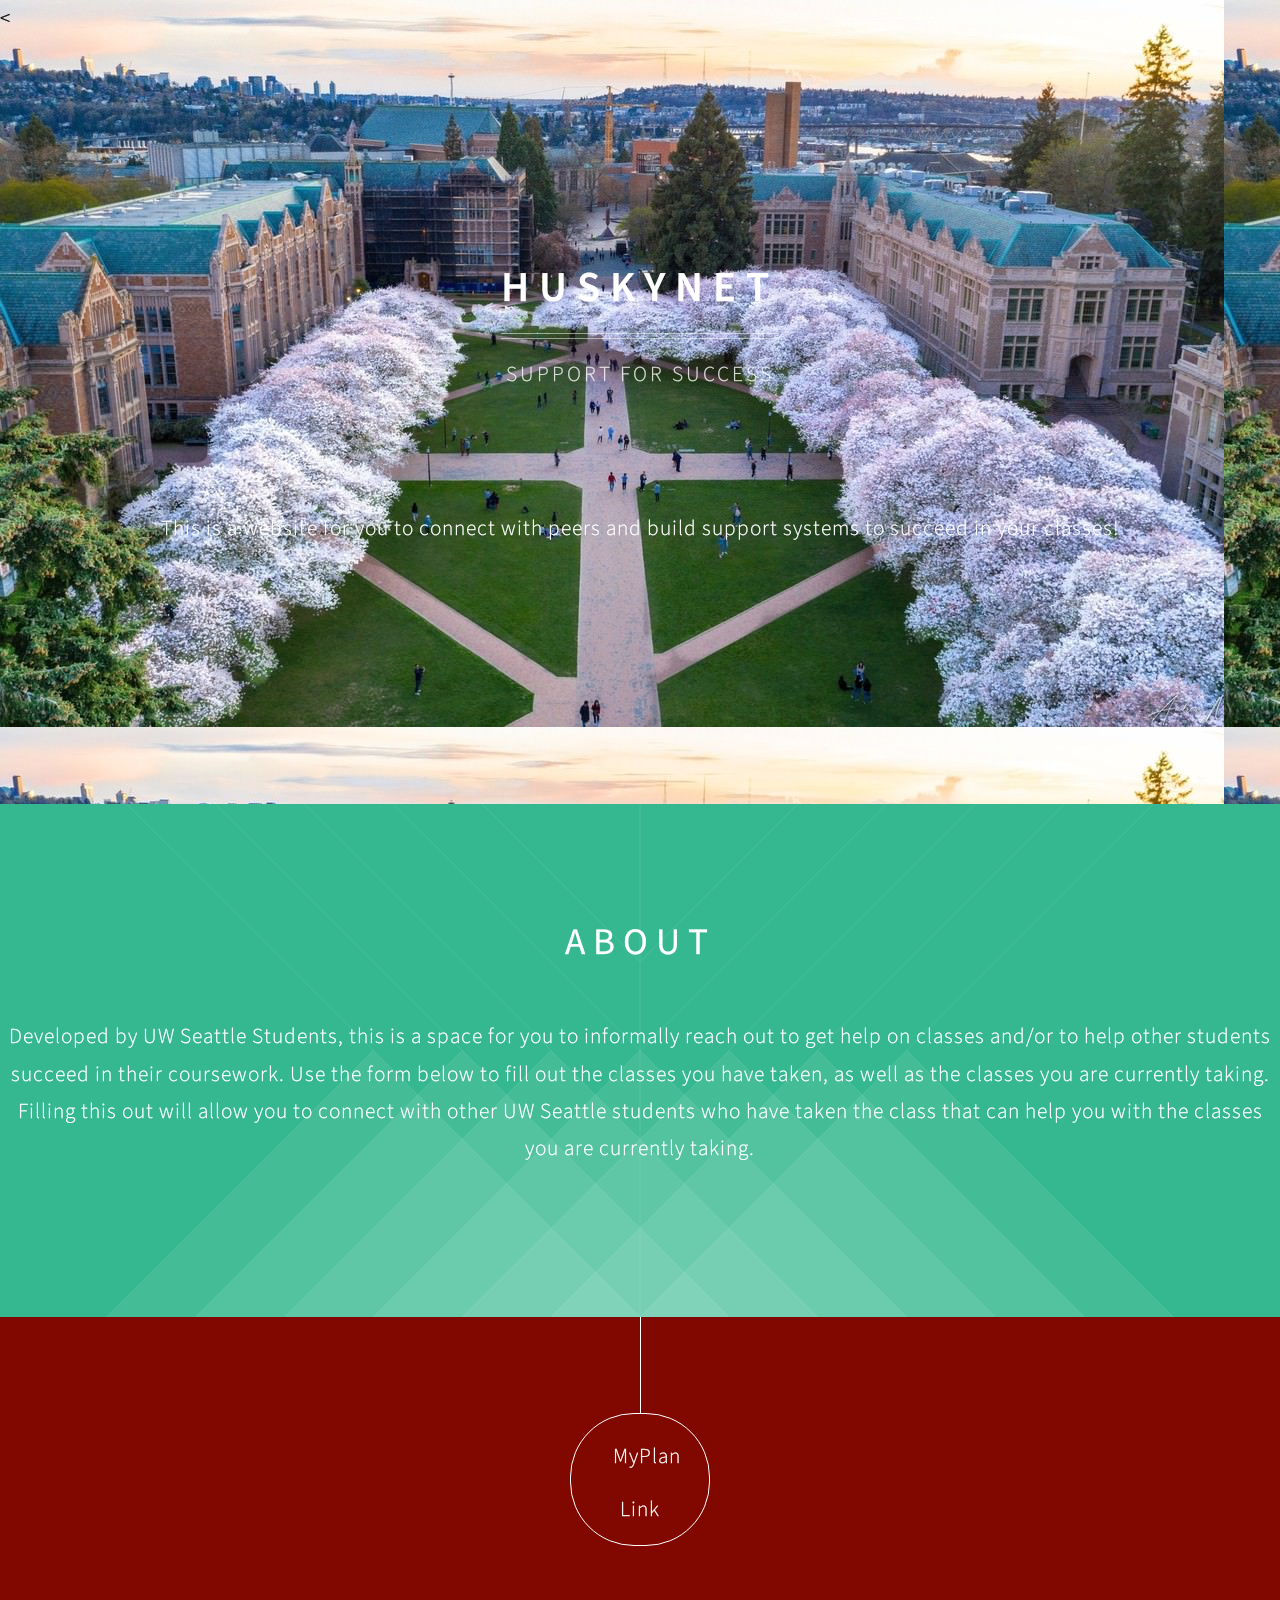
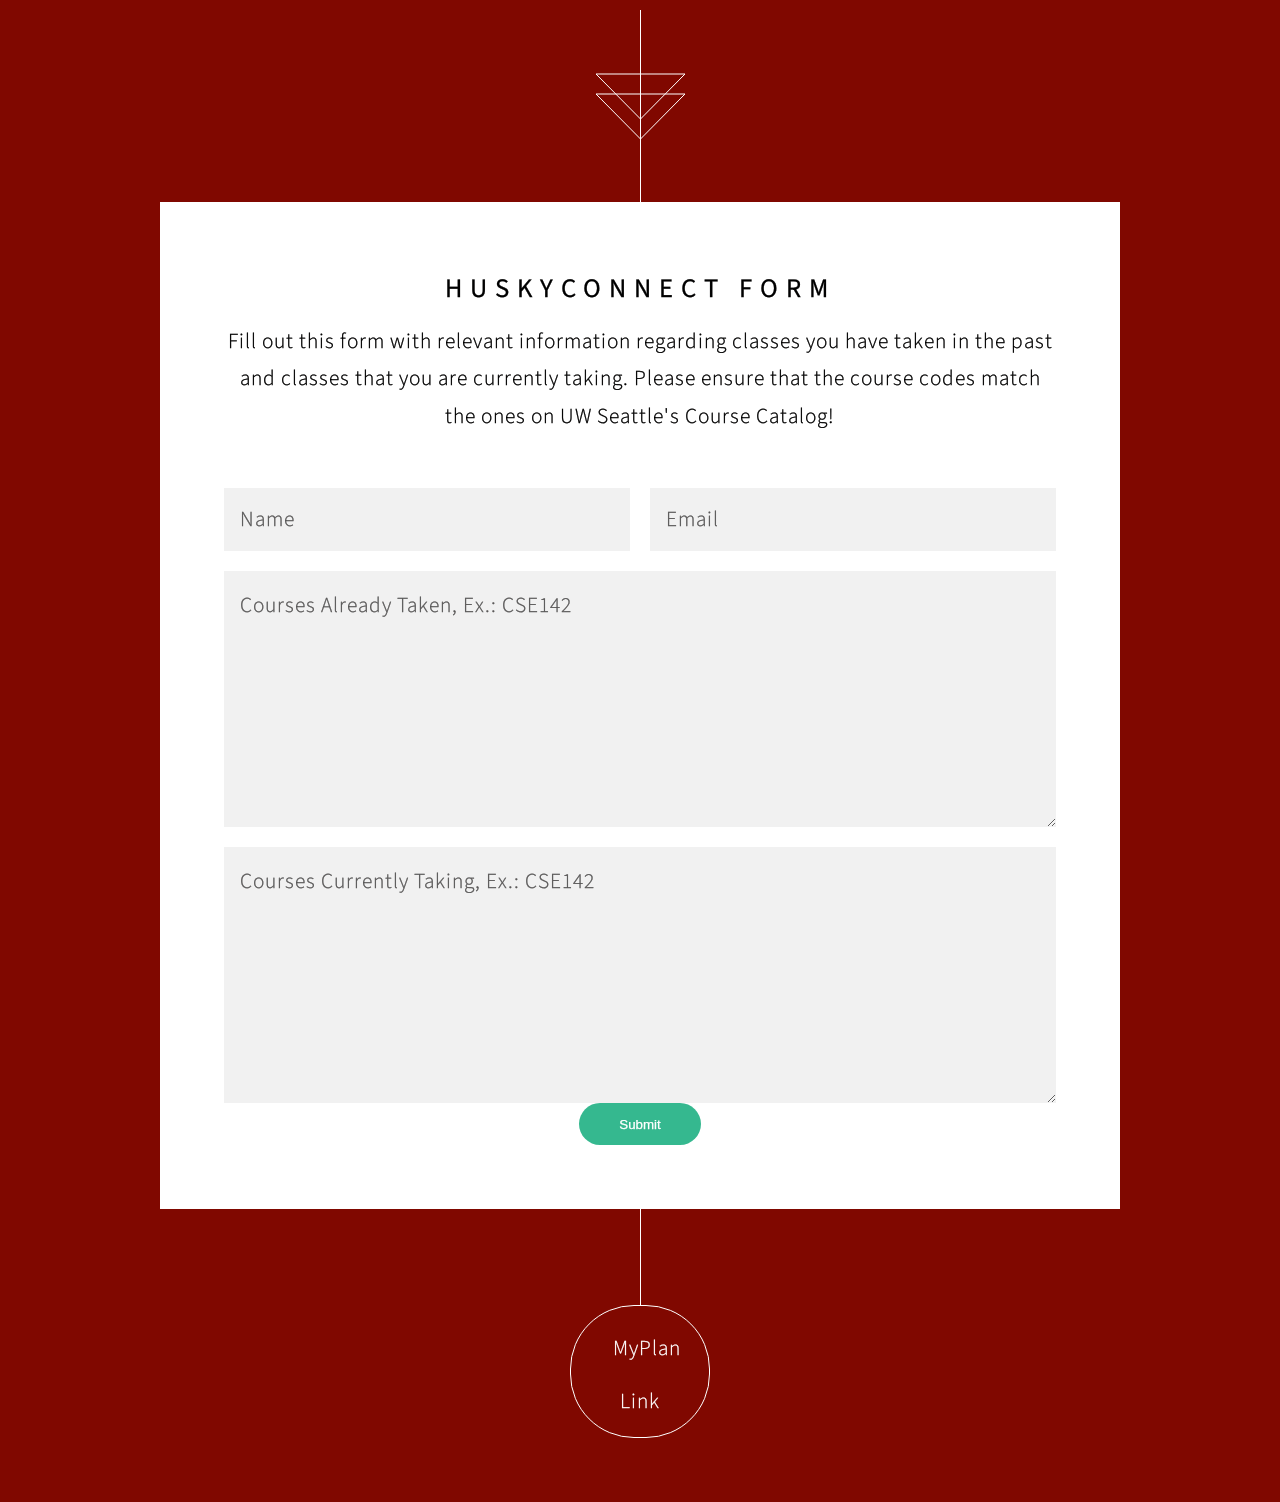
==== commit f2bab14a: "changed wording" ====
--- a/docs/index.html
+++ b/docs/index.html
@@ -21,47 +21,61 @@
   </head>
   <body>
 
-    <!-- Header -->
+    <<!-- Header -->
 			<section id="header">
-				<header>
-					<h1>Welcome to HuskyConnect</h1>
-
-				</header>
-			</section>
-
-		<!-- Banner -->
-			<section id="banner">
-				<header>
-					<h2>About </h2>
-				</header>
-				<p>		Developed by UW Seattle Students, this is a space for you to informally reach out to get help on classes and/or to help other students succeed in their coursework. Use the form below to fill out the classes you have taken, as well as the classes you are currently taking. Filling this out will allow you to connect with other UW Seattle students who have taken the class that can help you with the classes you are currently taking. </p>
-				<footer>
-				</footer>
-			</section>
-
-        <!-- Contact -->
-					<article class="container box style3">
-						<header>
-							<h2>HuskyConnect Form</h2>
-							<p>Fill out this form with relevant information regarding classes you have taken in the past and classes that you are currently taking. Please ensure that the course codes match the ones on UW Seattle's Course Catalog!</p>
-						</header>
-						<form method="post" action="SubmitPage.html">
-							<div class="row gtr-50">
-								<div class="col-6 col-12-mobile"><input type="text" class="text" name="Name" placeholder="Name" /></div>
-								<div class="col-6 col-12-mobile"><input type="text" class="text" name="UW Email Address" placeholder="Email" /></div>
-								<div class="col-12">
-									<textarea name="Courses Already Taken" placeholder="Courses Already Taken, Ex.: CSE142, BIOL200 (no spaces between class codes and class names for each class, but seperate different classes with spaces and commas)"></textarea>
-								</div>
-								<div class="col-12">
-									<textarea name="Courses Currently Taking" placeholder="Courses Currently Taking, Ex.: CSE142, BIOL200 (no spaces between class codes and class names for each class, but seperate different classes with spaces and commas)"></textarea>
-								<div class="col-12">
-									<ul class="actions">
-										<li><button onclick="writeData()"> Submit</button></li>
-									</ul>
-								</div>
-							</div>
-						</form>
-					</article>
+          <header>
+            <h1>HuskyNet</h1>
+            <p>Support for Success</p>
+          </header>
+          <p> This is a website for you to connect with peers and build support systems to succeed in your classes!</p>
+        </section>
+  
+      <!-- Banner -->
+        <section id="banner">
+          <header>
+            <h2>About </h2>
+          </header>
+          <p>		Developed by UW Seattle Students, this is a space for you to informally reach out to get help on classes and/or to help other students succeed in their coursework. Use the form below to fill out the classes you have taken, as well as the classes you are currently taking. Filling this out will allow you to connect with other UW Seattle students who have taken the class that can help you with the classes you are currently taking. </p>
+          <footer>
+          </footer>
+        </section>
+  
+      <section id="footer">
+        <ul class="icons">
+          <li><a href="https://myplan.uw.edu/home/#/"> <span class="ic-ticket" aria-hidden="true"></span>MyPlan Link</a></li>
+        </ul>
+      </section>
+          
+          <!-- Contact -->
+            <article class="container box style3">
+              <header>
+                <h2>HuskyConnect Form</h2>
+                <p>Fill out this form with relevant information regarding classes you have taken in the past and classes that you are currently taking. Please ensure that the course codes match the ones on UW Seattle's Course Catalog!</p>
+              </header>
+              <form method="post" action="info.html">
+                <div class="row gtr-50">
+                  <div class="col-6 col-12-mobile"><input oninput="updateUser(event)" type="text" class="text" name="Name" placeholder="Name" /></div>
+                  <div class="col-6 col-12-mobile"><input oninput="updateContact(event)" type="text" class="text" name="UW Email Address" placeholder="Email" /></div>
+                  <div class="col-12">
+                    <textarea oninput="updateTaken(event)" name="Courses Already Taken" placeholder="Courses Already Taken, Ex.: CSE142"></textarea>
+                  </div>
+                  <div class="col-12">
+                    <textarea oninput="updateTaking(event)" name="Courses Currently Taking" placeholder="Courses Currently Taking, Ex.: CSE142"></textarea>
+                  <div class="col-12">
+                    <ul class="actions">
+                      <li><button >Submit</button> </li>
+                    </ul>
+                  </div>
+                </div>
+              </form>
+            </article>
+  
+  
+      <section id="footer">
+        <ul class="icons">
+          <li><a href="https://myplan.uw.edu/home/#/"> <span class="ic-ticket" aria-hidden="true"></span>MyPlan Link</a></li>
+        </ul>
+      </section>
 
 
     <script src="app.js">
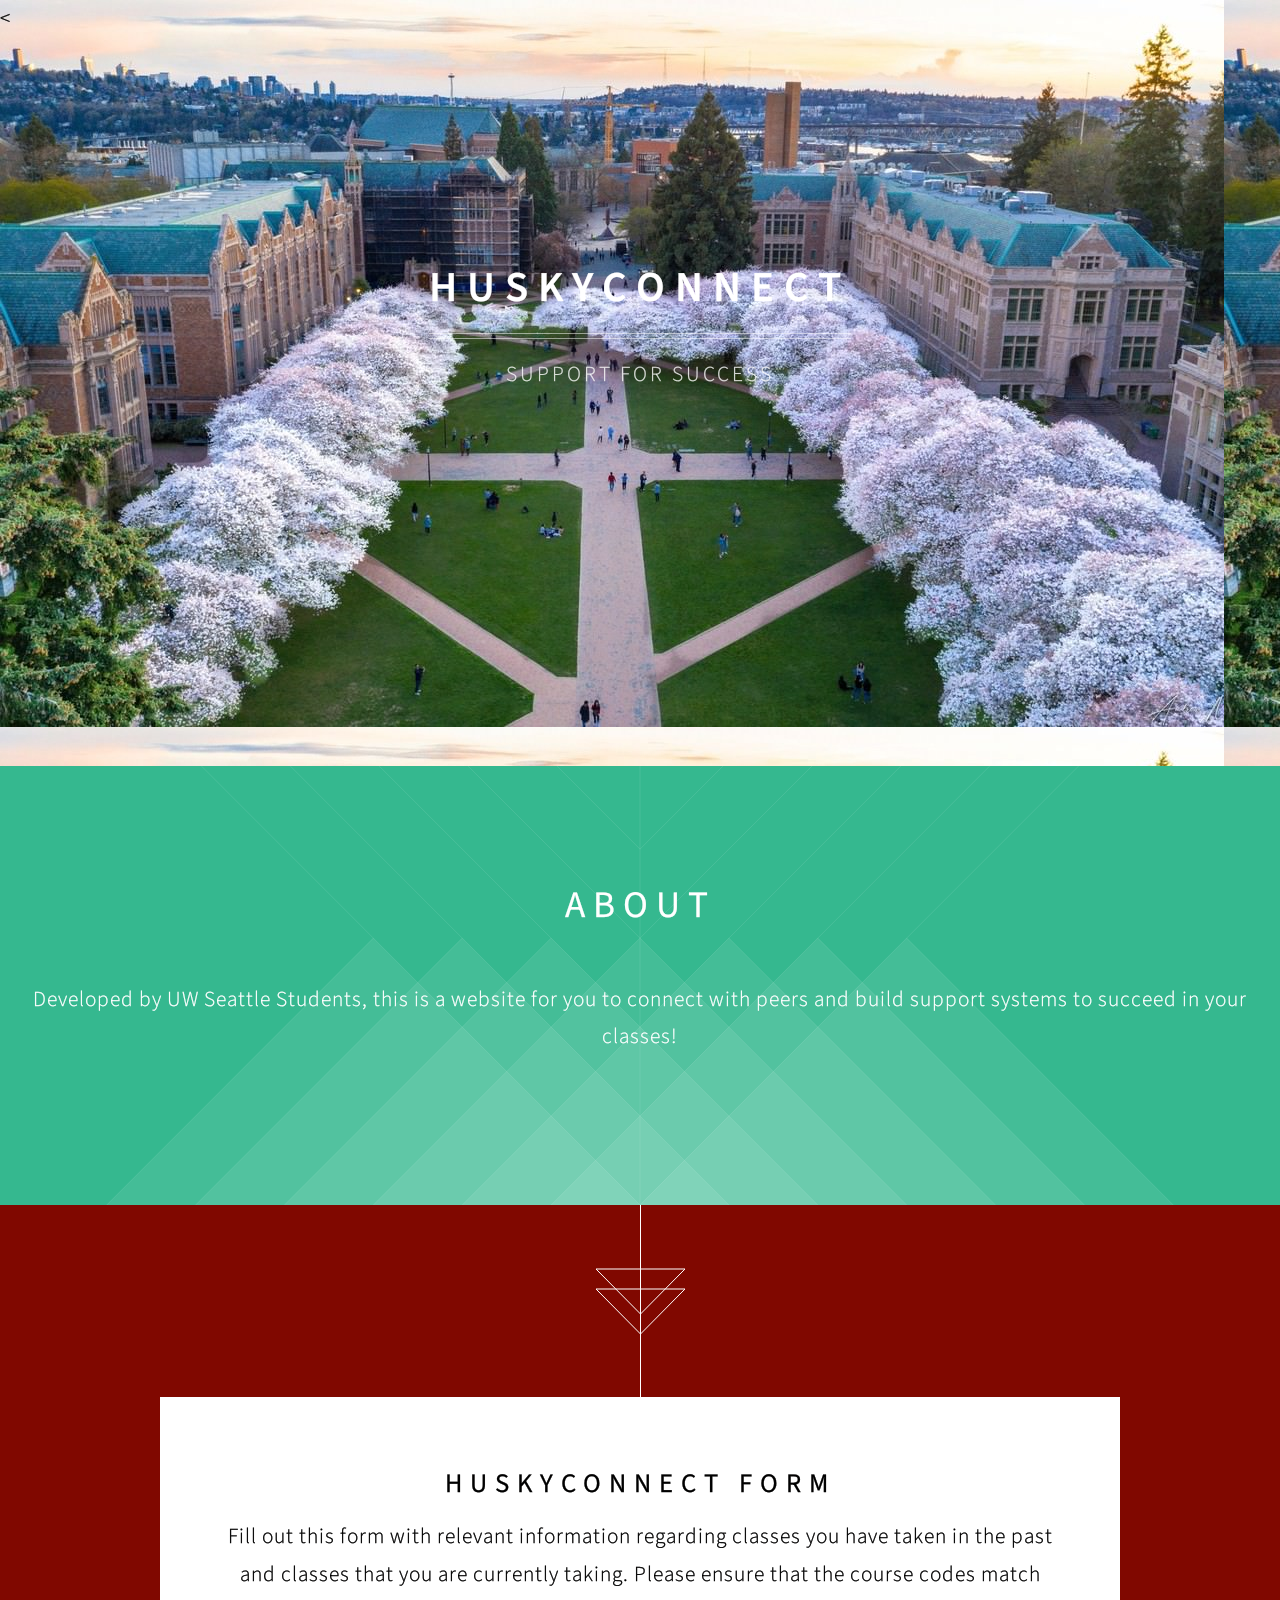
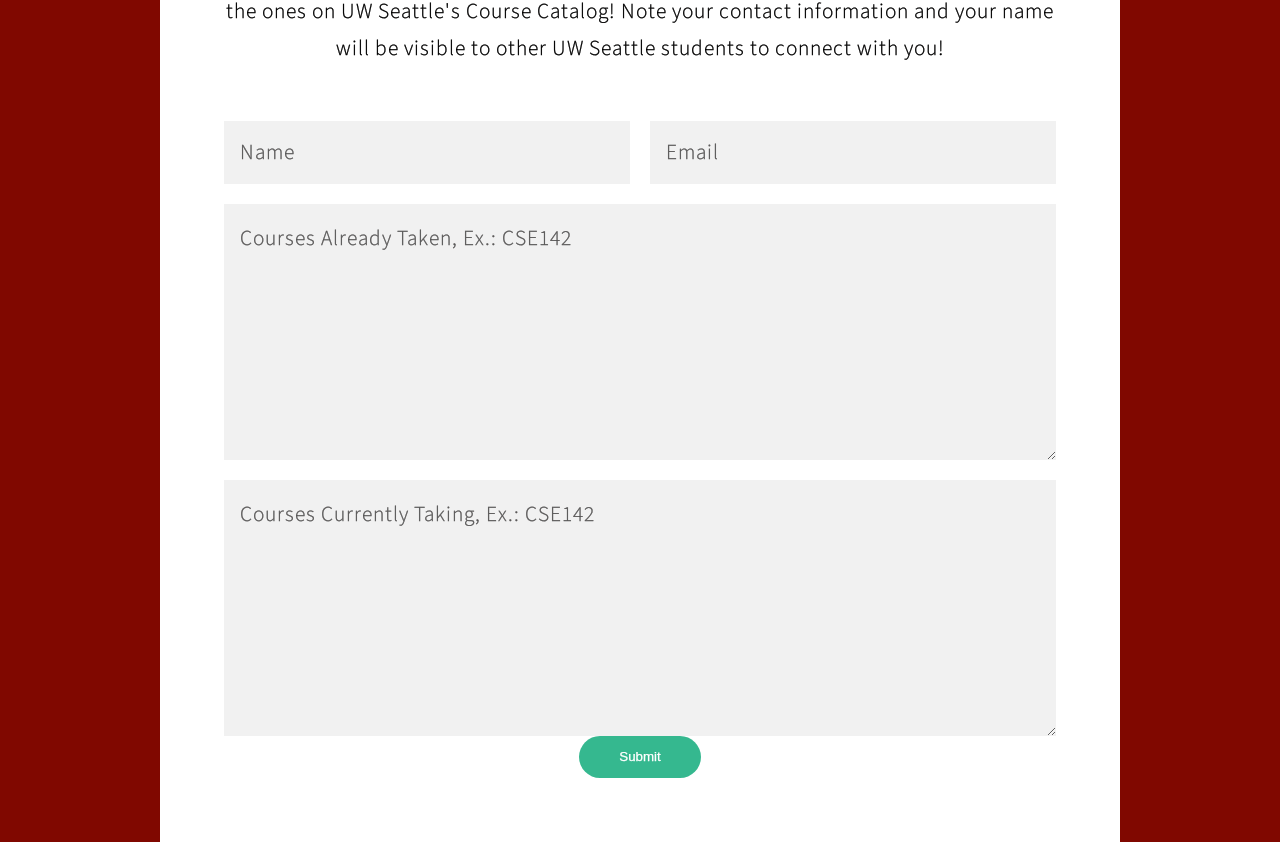
==== commit 33b84a2e: "update" ====
--- a/docs/index.html
+++ b/docs/index.html
@@ -24,33 +24,27 @@
     <<!-- Header -->
 			<section id="header">
           <header>
-            <h1>HuskyNet</h1>
+            <h1>HuskyConnect</h1>
             <p>Support for Success</p>
           </header>
-          <p> This is a website for you to connect with peers and build support systems to succeed in your classes!</p>
+          <p> </p>
         </section>
-  
+
       <!-- Banner -->
         <section id="banner">
           <header>
             <h2>About </h2>
           </header>
-          <p>		Developed by UW Seattle Students, this is a space for you to informally reach out to get help on classes and/or to help other students succeed in their coursework. Use the form below to fill out the classes you have taken, as well as the classes you are currently taking. Filling this out will allow you to connect with other UW Seattle students who have taken the class that can help you with the classes you are currently taking. </p>
+          <p>		Developed by UW Seattle Students, this is a website for you to connect with peers and build support systems to succeed in your classes!</p>
           <footer>
           </footer>
         </section>
-  
-      <section id="footer">
-        <ul class="icons">
-          <li><a href="https://myplan.uw.edu/home/#/"> <span class="ic-ticket" aria-hidden="true"></span>MyPlan Link</a></li>
-        </ul>
-      </section>
-          
+
           <!-- Contact -->
             <article class="container box style3">
               <header>
                 <h2>HuskyConnect Form</h2>
-                <p>Fill out this form with relevant information regarding classes you have taken in the past and classes that you are currently taking. Please ensure that the course codes match the ones on UW Seattle's Course Catalog!</p>
+                <p>Fill out this form with relevant information regarding classes you have taken in the past and classes that you are currently taking. Please ensure that the course codes match the ones on UW Seattle's Course Catalog! Note your contact information and your name will be visible to other UW Seattle students to connect with you!</p>
               </header>
               <form method="post" action="info.html">
                 <div class="row gtr-50">
@@ -69,14 +63,6 @@
                 </div>
               </form>
             </article>
-  
-  
-      <section id="footer">
-        <ul class="icons">
-          <li><a href="https://myplan.uw.edu/home/#/"> <span class="ic-ticket" aria-hidden="true"></span>MyPlan Link</a></li>
-        </ul>
-      </section>
-
 
     <script src="app.js">
 
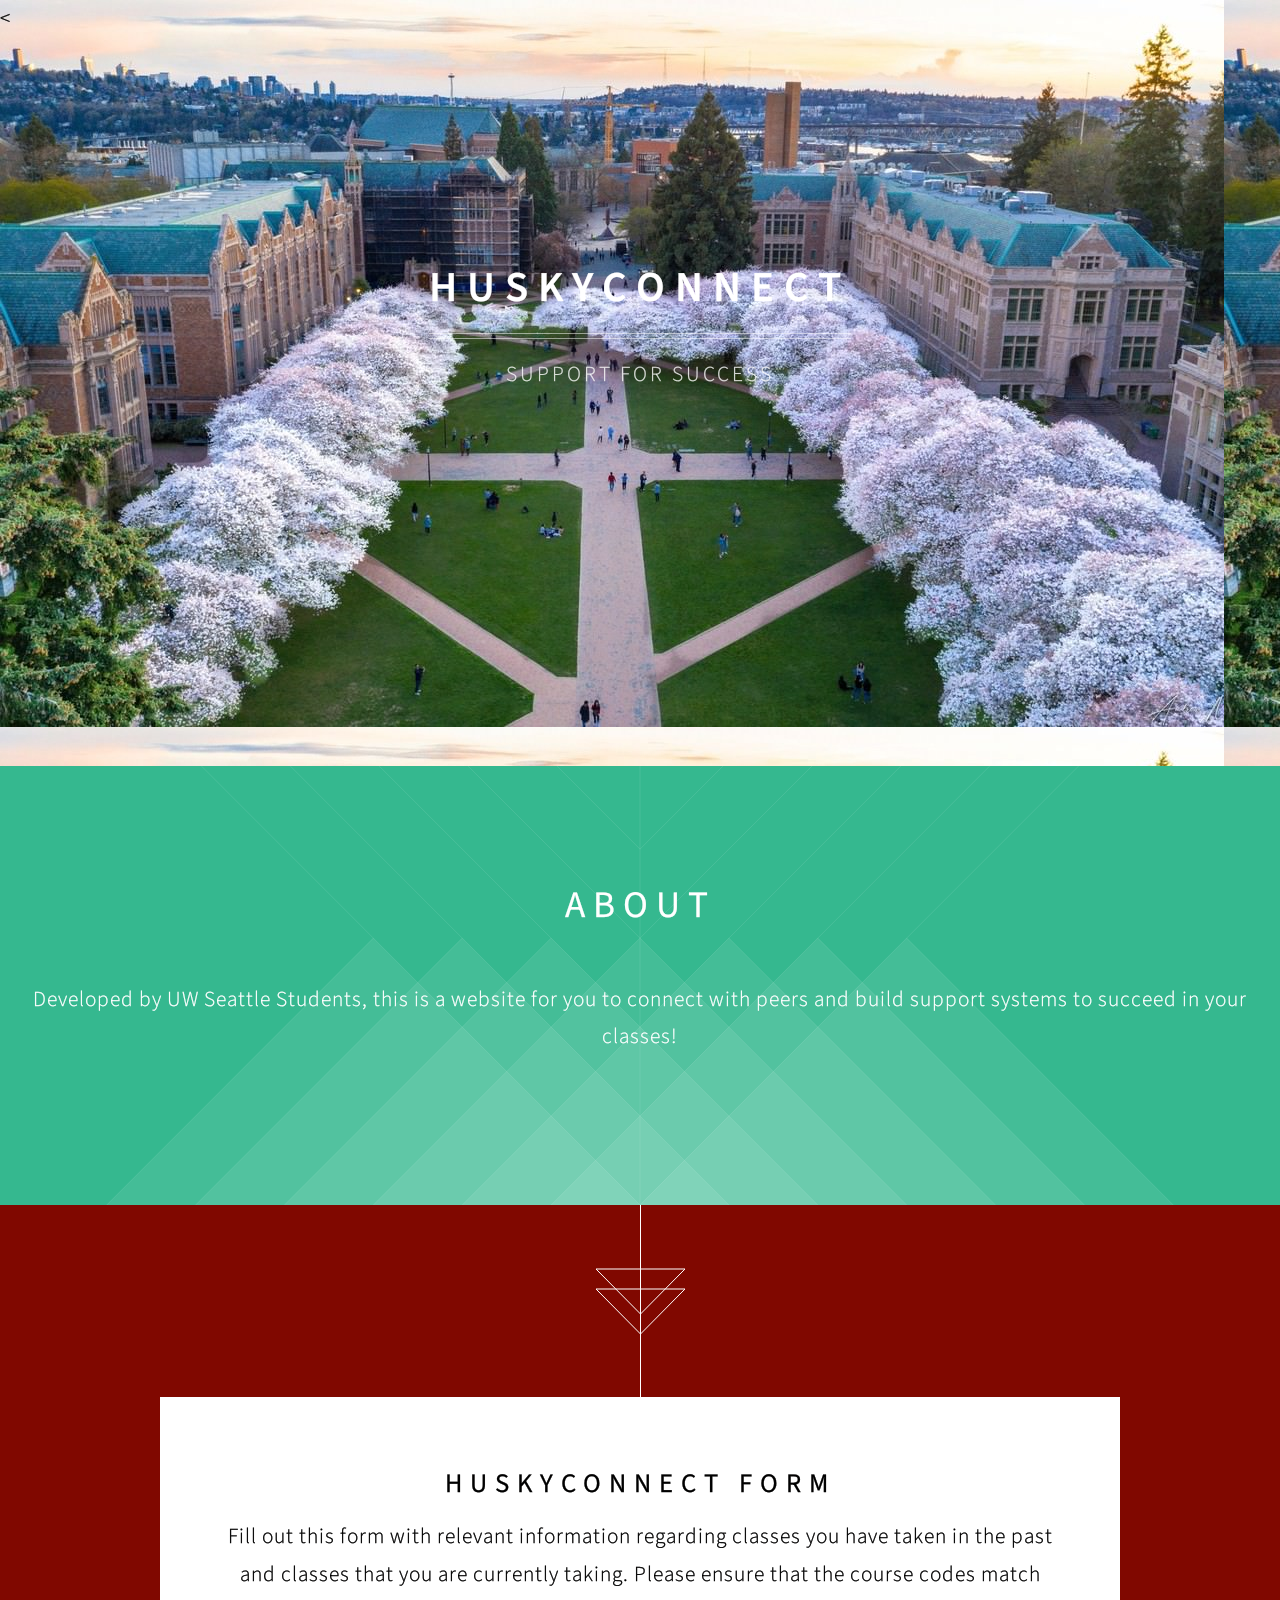
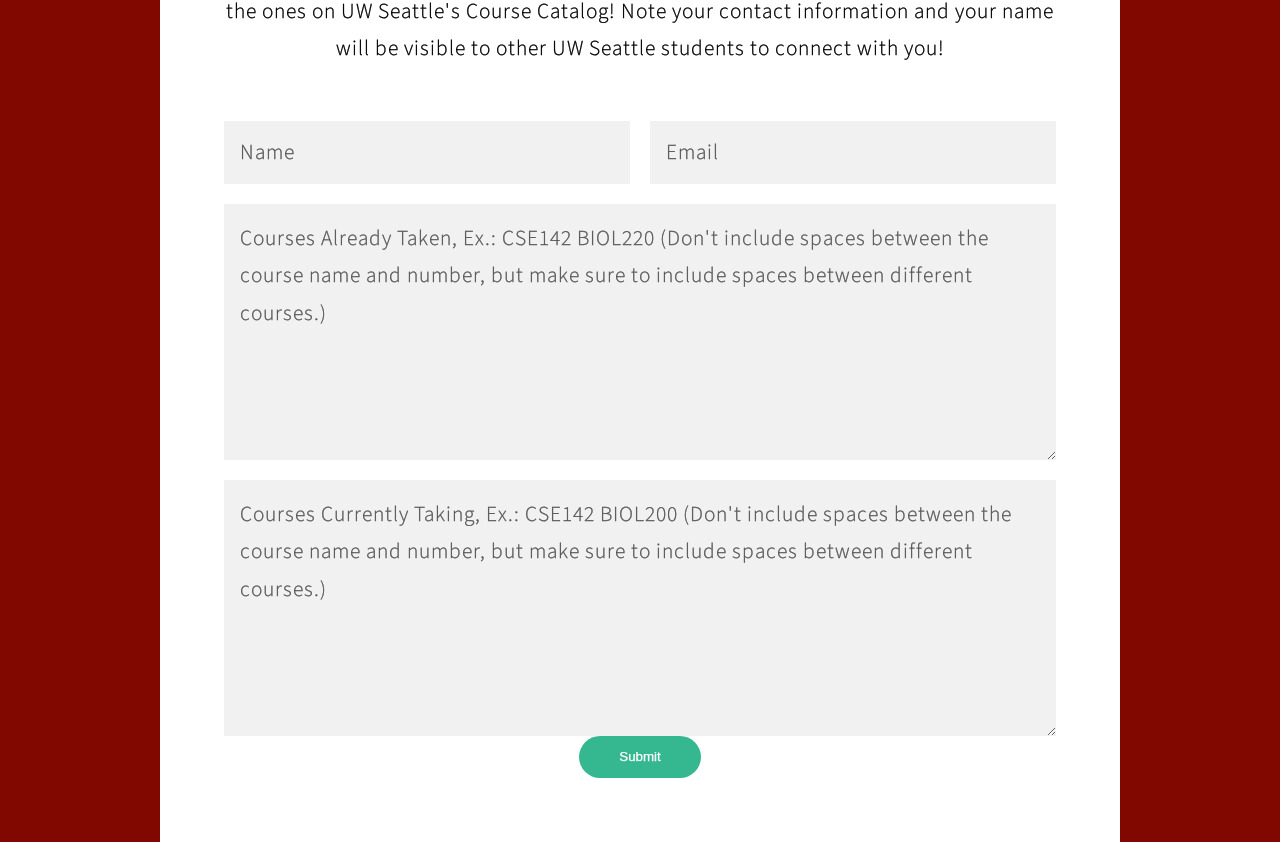
==== commit 7695051f: "UPDATE" ====
--- a/docs/index.html
+++ b/docs/index.html
@@ -51,10 +51,10 @@
                   <div class="col-6 col-12-mobile"><input oninput="updateUser(event)" type="text" class="text" name="Name" placeholder="Name" /></div>
                   <div class="col-6 col-12-mobile"><input oninput="updateContact(event)" type="text" class="text" name="UW Email Address" placeholder="Email" /></div>
                   <div class="col-12">
-                    <textarea oninput="updateTaken(event)" name="Courses Already Taken" placeholder="Courses Already Taken, Ex.: CSE142"></textarea>
+                    <textarea oninput="updateTaken(event)" name="Courses Already Taken" placeholder="Courses Already Taken, Ex.: CSE142 BIOL220 (Don't include spaces between the course name and number, but make sure to include spaces between different courses.)"></textarea>
                   </div>
                   <div class="col-12">
-                    <textarea oninput="updateTaking(event)" name="Courses Currently Taking" placeholder="Courses Currently Taking, Ex.: CSE142"></textarea>
+                    <textarea oninput="updateTaking(event)" name="Courses Currently Taking" placeholder="Courses Currently Taking, Ex.: CSE142 BIOL200 (Don't include spaces between the course name and number, but make sure to include spaces between different courses.)"></textarea>
                   <div class="col-12">
                     <ul class="actions">
                       <li><button >Submit</button> </li>
